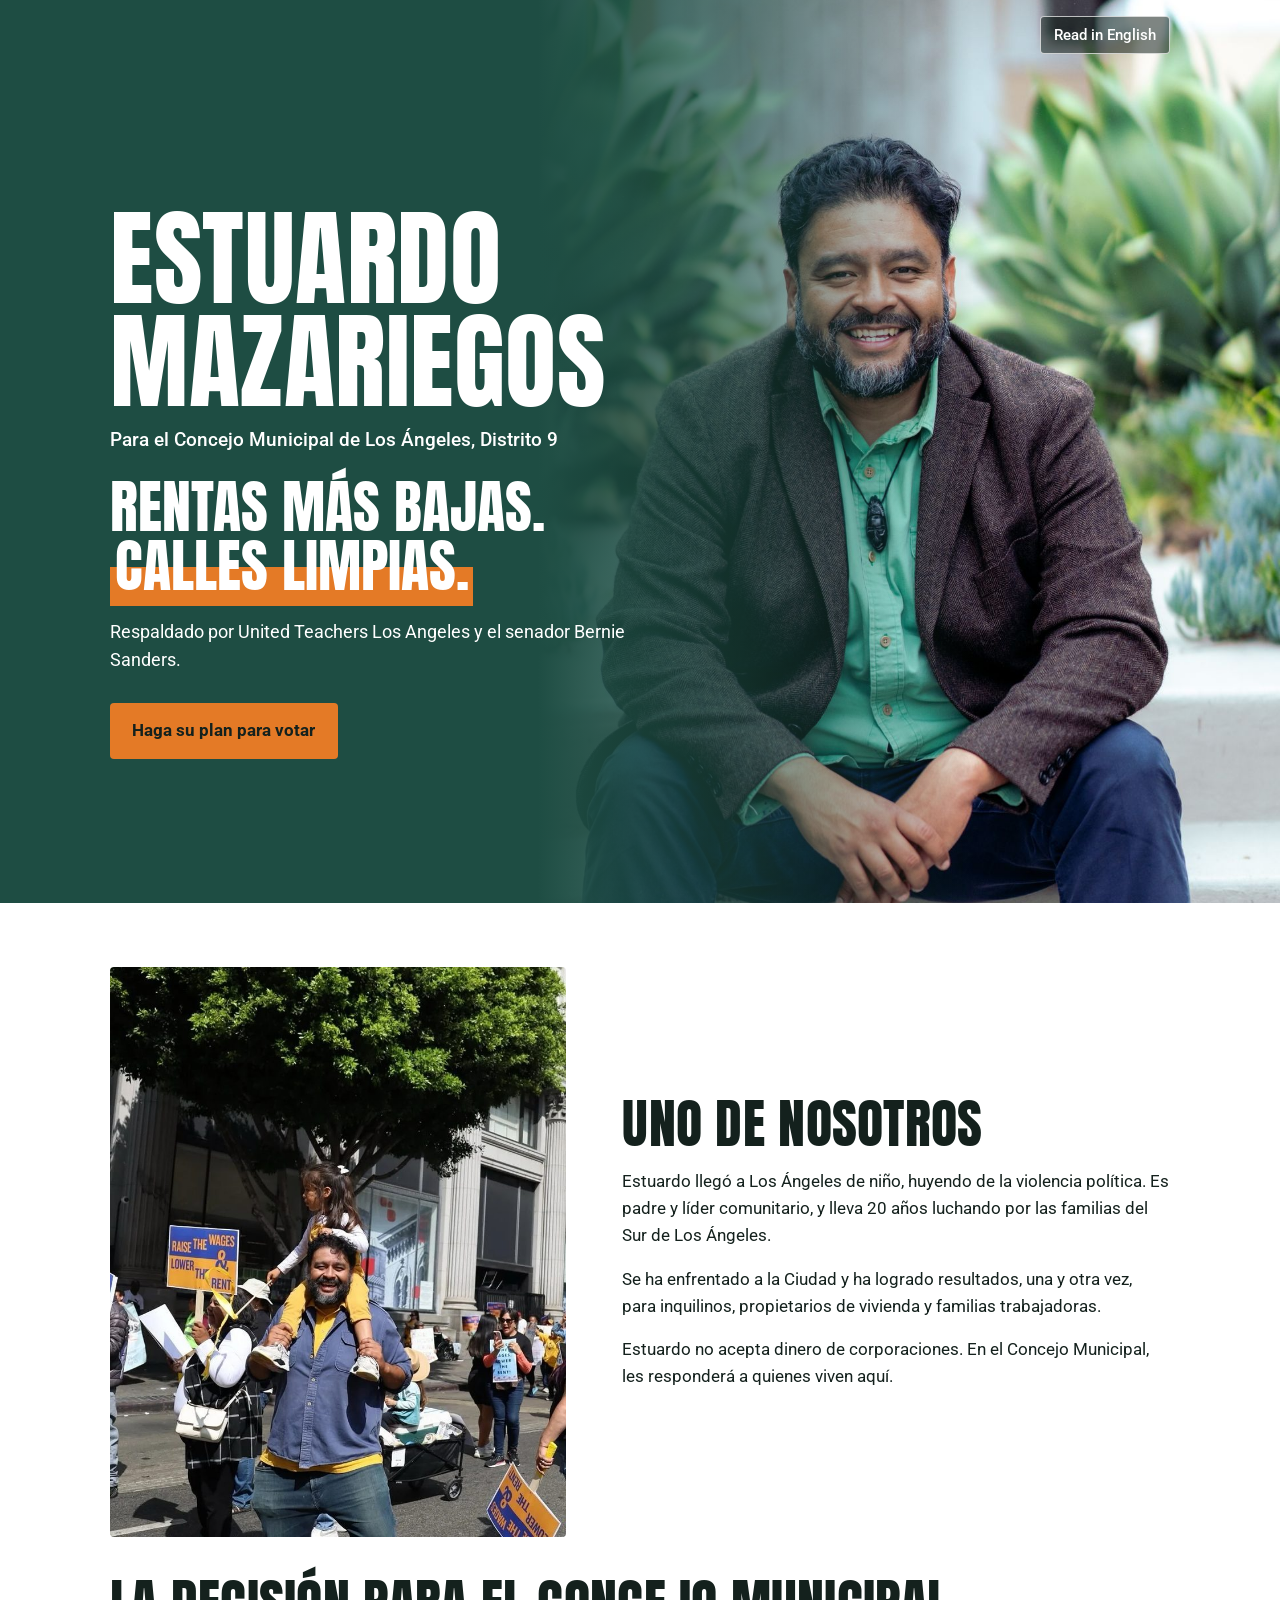
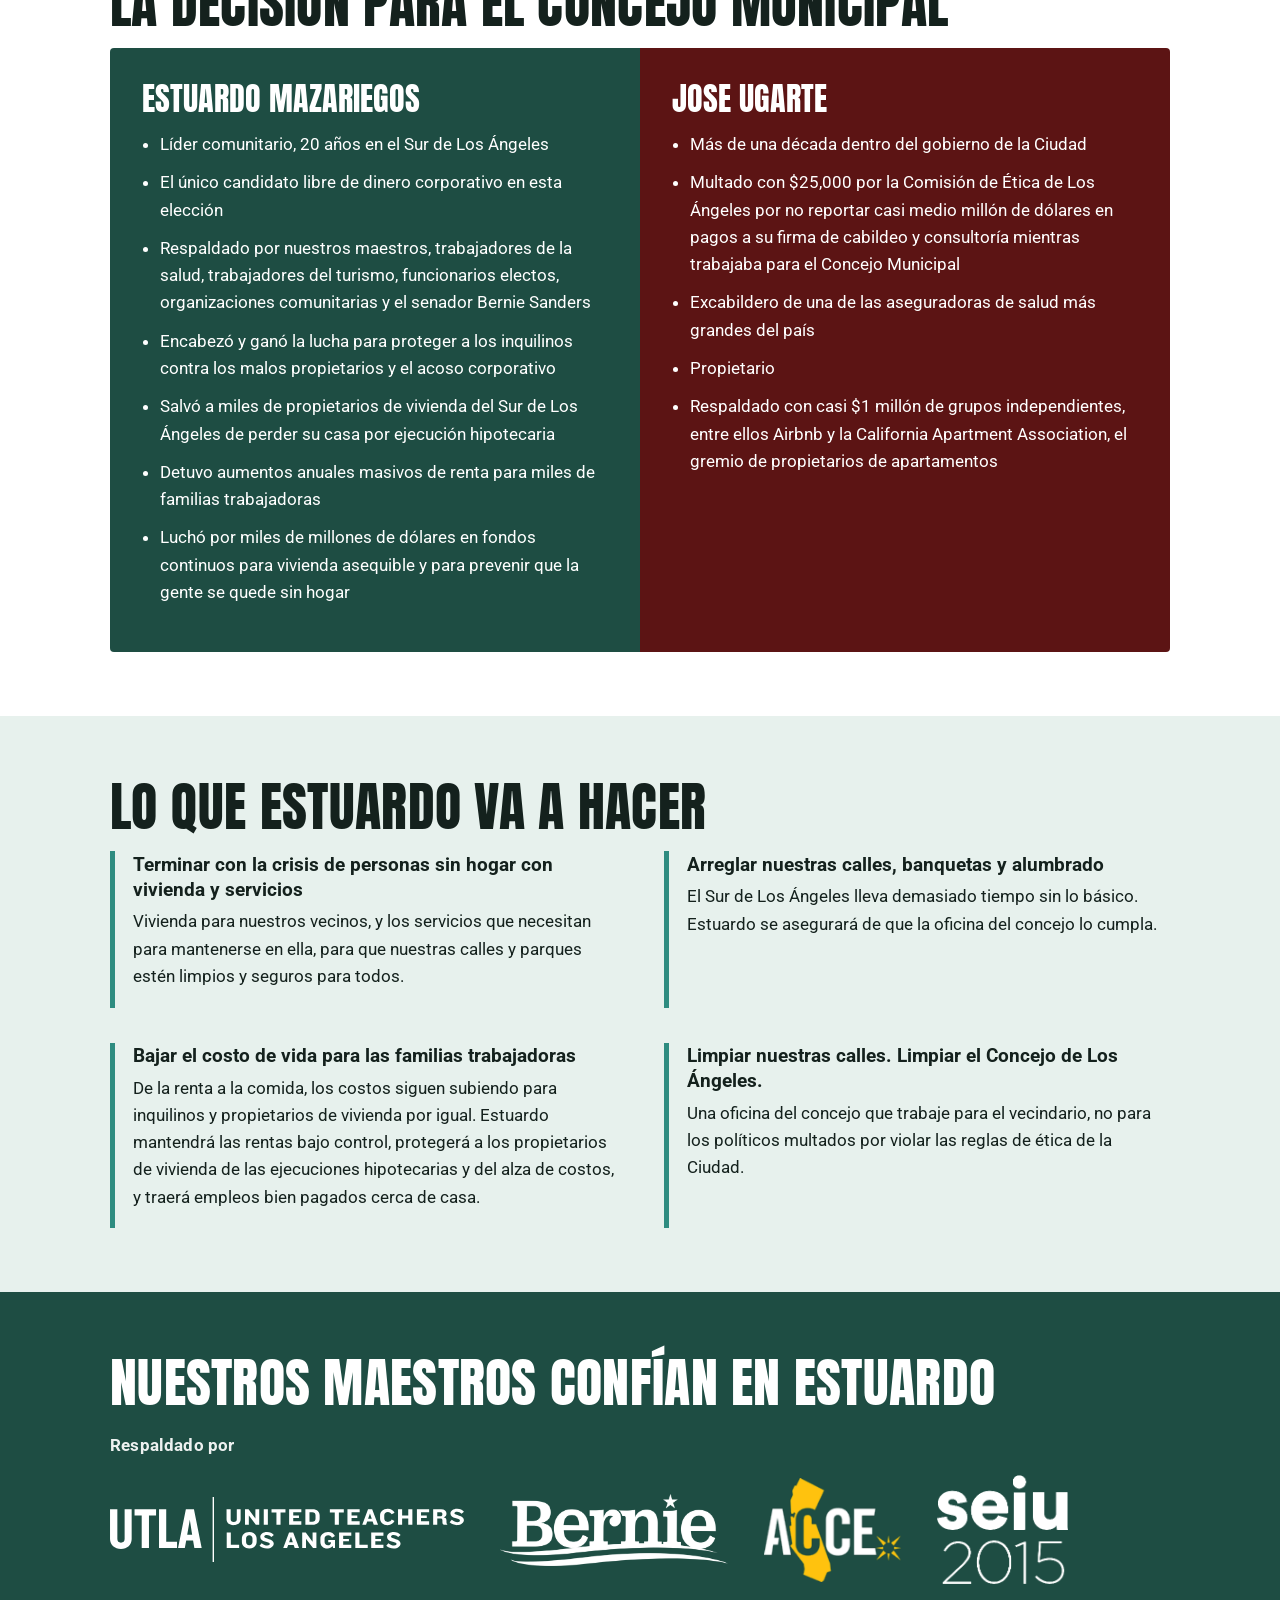
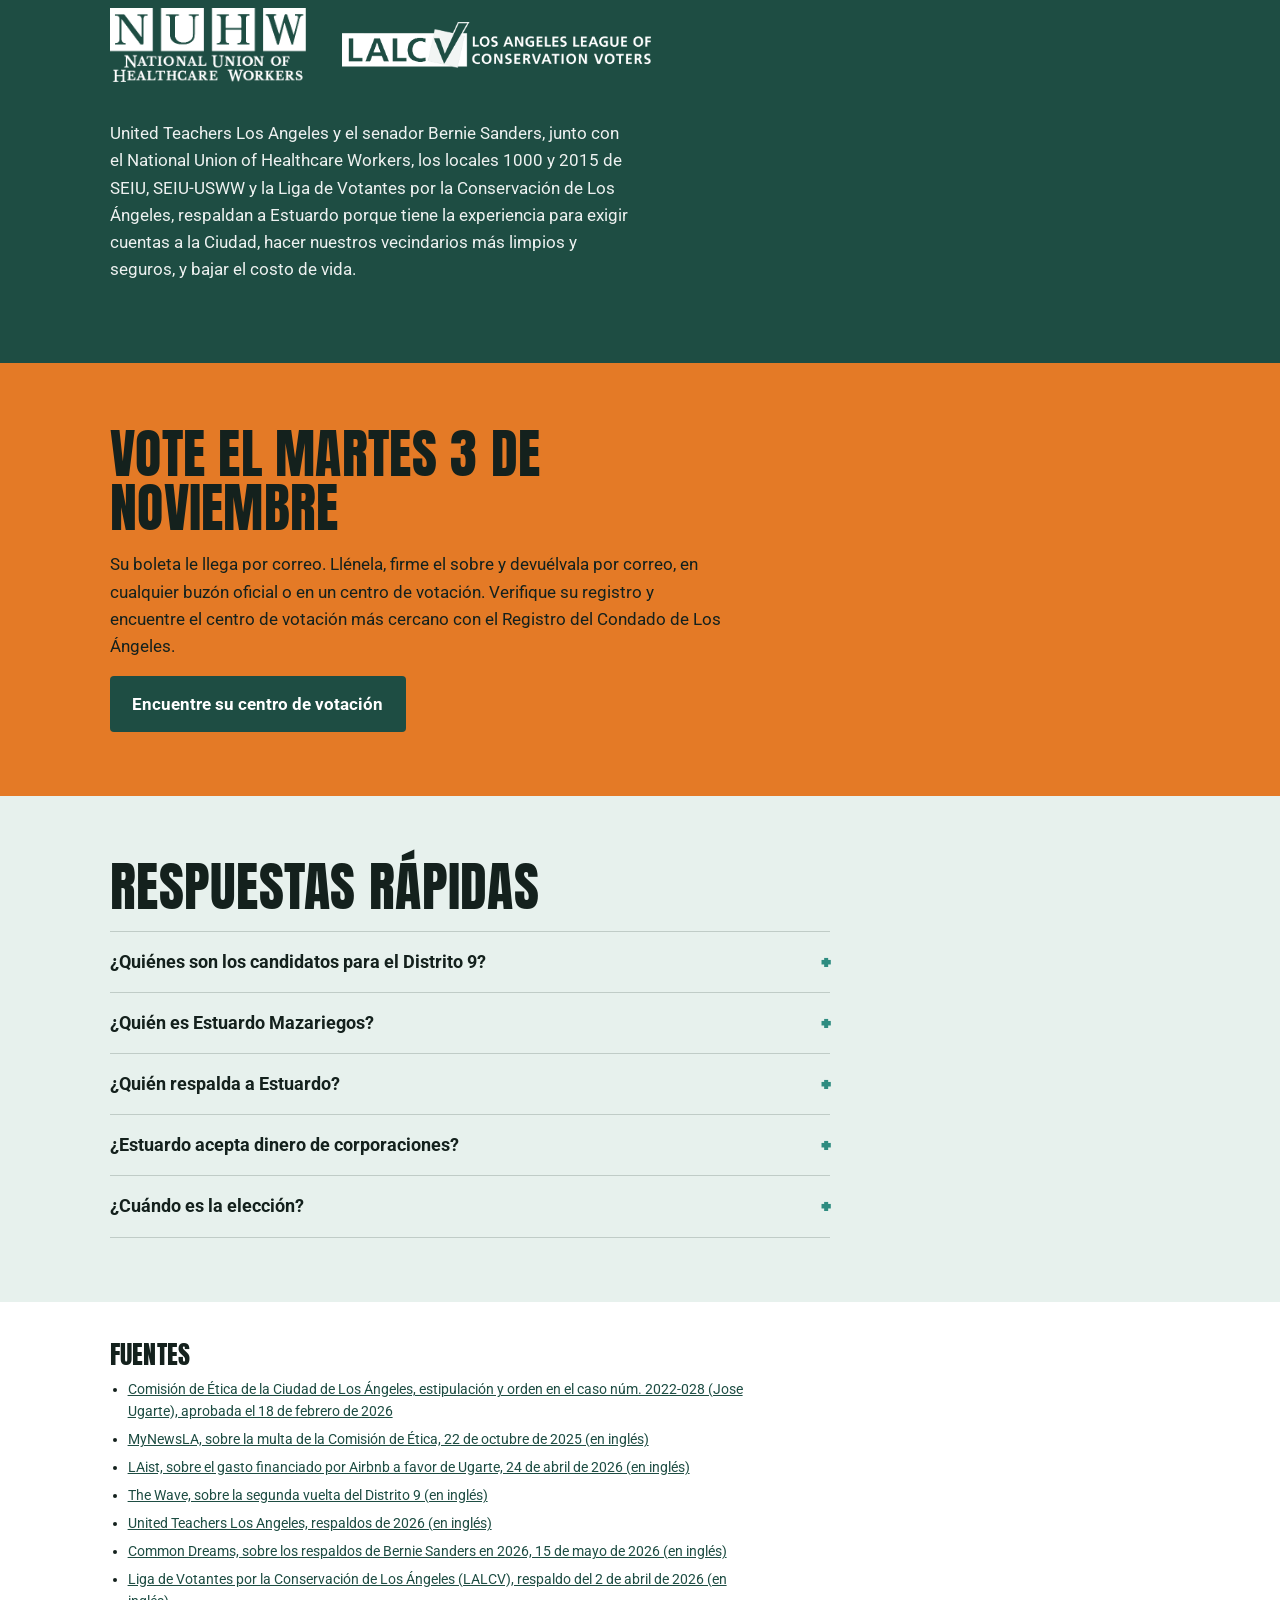
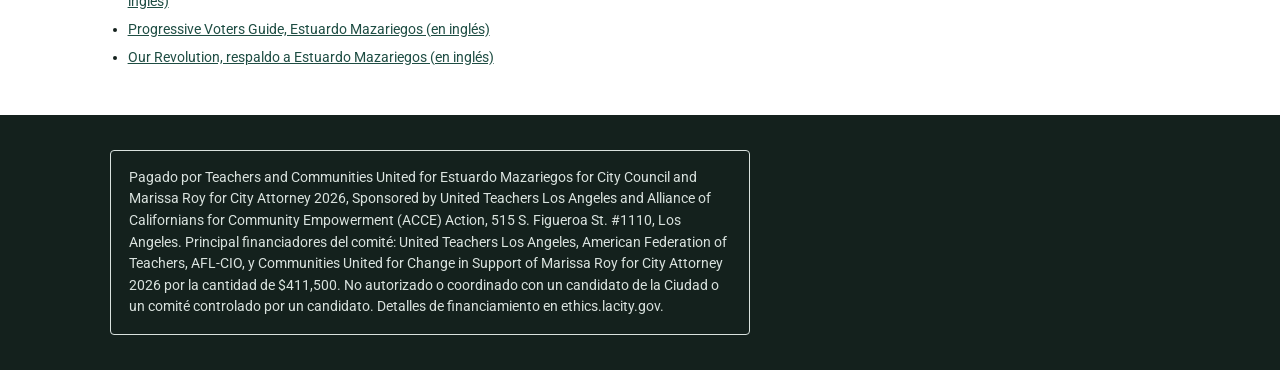
==== es/index.html @ ffa648da "Add files via upload" ====
<!doctype html>
<html lang="es">
<head>
<meta charset="utf-8">
<meta name="viewport" content="width=device-width, initial-scale=1">
<meta name="robots" content="index,follow,max-snippet:-1,max-image-preview:large">
<title>Estuardo Mazariegos para el Concejo Municipal de Los Ángeles, Distrito 9 | Vote el 3 de noviembre de 2026</title>
<meta name="description" content="Estuardo Mazariegos es un líder comunitario y candidato al Concejo Municipal de Los Ángeles, Distrito 9. Respaldado por United Teachers Los Angeles y el senador Bernie Sanders. No acepta dinero de corporaciones. Vote el martes 3 de noviembre de 2026.">
<link rel="canonical" href="https://estuardomazariegos.com/es/">
<link rel="alternate" hreflang="en" href="https://estuardomazariegos.com/">
<link rel="alternate" hreflang="es" href="https://estuardomazariegos.com/es/">
<link rel="alternate" hreflang="x-default" href="https://estuardomazariegos.com/">

<meta property="og:type" content="website">
<meta property="og:url" content="https://estuardomazariegos.com/es/">
<meta property="og:title" content="Estuardo Mazariegos para el Concejo Municipal, Distrito 9">
<meta property="og:description" content="Rentas más bajas. Calles limpias. Respaldado por nuestros maestros y el senador Bernie Sanders. Vote el 3 de noviembre.">
<meta property="og:image" content="https://estuardomazariegos.com/images/og-share-es.jpg">
<meta property="og:locale" content="es_US">
<meta property="og:locale:alternate" content="en_US">
<meta name="twitter:card" content="summary_large_image">
<meta name="twitter:image" content="https://estuardomazariegos.com/images/og-share-es.jpg">

<link rel="preconnect" href="https://fonts.googleapis.com">
<link rel="preconnect" href="https://fonts.gstatic.com" crossorigin>
<link href="https://fonts.googleapis.com/css2?family=Anton&family=Roboto:wght@400;500;700&display=swap" rel="stylesheet">
<link rel="stylesheet" href="../styles.css">

<script type="application/ld+json">
{
  "@context": "https://schema.org",
  "@graph": [
    {
      "@type": "FAQPage",
      "@id": "https://estuardomazariegos.com/es/#webpage",
      "url": "https://estuardomazariegos.com/es/",
      "inLanguage": "es",
      "name": "Estuardo Mazariegos para el Concejo Municipal de Los Ángeles, Distrito 9 | Vote el 3 de noviembre de 2026",
      "dateModified": "2026-10-02",
      "about": {
        "@id": "https://estuardomazariegos.com/#estuardo"
      },
      "mentions": [
        {
          "@id": "https://estuardomazariegos.com/#ugarte"
        }
      ],
      "publisher": {
        "@id": "https://estuardomazariegos.com/#committee"
      },
      "primaryImageOfPage": {
        "@type": "ImageObject",
        "url": "https://estuardomazariegos.com/images/estuardo-hero.jpg"
      },
      "mainEntity": [
        {
          "@type": "Question",
          "name": "¿Quiénes son los candidatos para el Distrito 9?",
          "acceptedAnswer": {
            "@type": "Answer",
            "text": "Estuardo Mazariegos y Jose Ugarte aparecen en la boleta de la elección general del martes 3 de noviembre de 2026. El puesto está abierto."
          }
        },
        {
          "@type": "Question",
          "name": "¿Quién es Estuardo Mazariegos?",
          "acceptedAnswer": {
            "@type": "Answer",
            "text": "Estuardo llegó a Los Ángeles de niño, huyendo de la violencia política. Es padre y líder comunitario, y lleva 20 años luchando por las familias del Sur de Los Ángeles. Encabezó y ganó la lucha para proteger a los inquilinos contra los malos propietarios y el acoso corporativo, y luchó por fondos continuos para vivienda asequible y para prevenir que la gente se quede sin hogar."
          }
        },
        {
          "@type": "Question",
          "name": "¿Quién respalda a Estuardo?",
          "acceptedAnswer": {
            "@type": "Answer",
            "text": "United Teachers Los Angeles, el senador Bernie Sanders, el National Union of Healthcare Workers, los locales 1000 y 2015 de SEIU, SEIU-USWW y la Liga de Votantes por la Conservación de Los Ángeles, junto con trabajadores del turismo, funcionarios electos y organizaciones comunitarias."
          }
        },
        {
          "@type": "Question",
          "name": "¿Estuardo acepta dinero de corporaciones?",
          "acceptedAnswer": {
            "@type": "Answer",
            "text": "No. Estuardo rechaza todas las contribuciones de campaña de corporaciones. Es el único candidato libre de dinero corporativo en esta elección."
          }
        },
        {
          "@type": "Question",
          "name": "¿Cuándo es la elección?",
          "acceptedAnswer": {
            "@type": "Answer",
            "text": "El martes 3 de noviembre de 2026. Todos los votantes registrados en el Condado de Los Ángeles reciben su boleta por correo. Puede devolverla por correo, en un buzón oficial o en cualquier centro de votación."
          }
        }
      ],
      "citation": [
        "https://ethics.lacity.gov/pdf/agenda/2026/February/20260218-Item5-Stipulation-Ugarte.pdf",
        "https://mynewsla.com/crime/2025/10/22/ethics-commission-to-fine-la-city-council-candidate/",
        "https://laist.com/news/housing-homelessness/airbnb-claims-proposal-included-in-mayors-budget-will-bring-tax-revenue-to-la-ahead-of-olympics",
        "https://wavepublication.com/9th-district-black-residents-will-be-heard-candidates-say/",
        "https://utla.net/campaigns/2026-endorsements/",
        "https://www.commondreams.org/news/bernie-sanders-endorsement",
        "https://lalcv.org/lalcv-endorses-estuardo-mazariegos-for-los-angeles-city-council-district-9/",
        "https://www.progressivevotersguide.com/california/2026/primary/estuardo-mazariegos",
        "https://ourrevolution.com/estuardo-mazariegos-for-la-city-council-d-9/"
      ]
    },
    {
      "@type": "Person",
      "@id": "https://estuardomazariegos.com/#estuardo",
      "name": "Estuardo Mazariegos",
      "description": "Líder comunitario y candidato al Concejo Municipal de Los Ángeles, Distrito 9, en la elección general del 3 de noviembre de 2026. Respaldado por United Teachers Los Angeles y el senador Bernie Sanders.",
      "image": "https://estuardomazariegos.com/images/estuardo-hero.jpg",
      "homeLocation": {
        "@type": "Place",
        "name": "South Los Angeles, California"
      }
    },
    {
      "@type": "Person",
      "@id": "https://estuardomazariegos.com/#ugarte",
      "name": "Jose Ugarte"
    },
    {
      "@type": "Organization",
      "@id": "https://estuardomazariegos.com/#committee",
      "name": "Teachers and Communities United for Estuardo Mazariegos for City Council and Marissa Roy for City Attorney 2026",
      "url": "https://estuardomazariegos.com/",
      "sponsor": [
        {
          "@type": "Organization",
          "name": "United Teachers Los Angeles"
        },
        {
          "@type": "Organization",
          "name": "Alliance of Californians for Community Empowerment (ACCE) Action"
        }
      ],
      "address": {
        "@type": "PostalAddress",
        "streetAddress": "515 S. Figueroa St. #1110",
        "addressLocality": "Los Angeles",
        "addressRegion": "CA",
        "postalCode": "90071",
        "addressCountry": "US"
      }
    }
  ]
}
</script>
</head>
<body>
<a class="skip" href="#main">Ir al contenido</a>

<header class="topbar">
  <div class="wrap"><a class="lang" href="../" hreflang="en" lang="en">Read in English</a></div>
</header>

<main id="main">

  <section class="hero" aria-labelledby="hero-title">
    <div class="hero-photo"><img src="../images/estuardo-hero.jpg" alt="Estuardo Mazariegos sonriendo, sentado en unas escaleras en un jardín del Sur de Los Ángeles" fetchpriority="high"></div>
    <div class="wrap hero-body">
      <h1 id="hero-title">Estuardo<br>Mazariegos</h1>
      <p class="office">Para el Concejo Municipal de Los Ángeles, Distrito 9</p>
      <p class="tagline">Rentas más bajas.<br><span class="bar">Calles limpias.</span></p>
      <p class="endorse">Respaldado por United Teachers Los Angeles y el senador Bernie Sanders.</p>
      <a class="btn" href="#vote">Haga su plan para votar</a>
    </div>
  </section>

  <section class="who" aria-labelledby="who-title">
    <div class="wrap who-grid">
      <div class="who-photo"><img src="../images/estuardo-family.jpg" alt="Estuardo Mazariegos cargando a su hija en los hombros durante una marcha comunitaria" loading="lazy"></div>
      <div class="prose">
        <h2 id="who-title">Uno de nosotros</h2>
        <p>Estuardo llegó a Los Ángeles de niño, huyendo de la violencia política. Es padre y líder comunitario, y lleva 20 años luchando por las familias del Sur de Los Ángeles.</p>
        <p>Se ha enfrentado a la Ciudad y ha logrado resultados, una y otra vez, para inquilinos, propietarios de vivienda y familias trabajadoras.</p>
        <p>Estuardo no acepta dinero de corporaciones. En el Concejo Municipal, les responderá a quienes viven aquí.</p>
      </div>
    </div>
  </section>

  <section class="choice" aria-labelledby="choice-title">
    <div class="wrap">
      <h2 id="choice-title">La decisión para el Concejo Municipal</h2>
      <div class="choice-grid">
        <div class="choice-col col-us">
          <h3>Estuardo Mazariegos</h3>
          <ul>
            <li>Líder comunitario, 20 años en el Sur de Los Ángeles</li>
            <li>El único candidato libre de dinero corporativo en esta elección</li>
            <li>Respaldado por nuestros maestros, trabajadores de la salud, trabajadores del turismo, funcionarios electos, organizaciones comunitarias y el senador Bernie Sanders</li>
            <li>Encabezó y ganó la lucha para proteger a los inquilinos contra los malos propietarios y el acoso corporativo</li>
            <li>Salvó a miles de propietarios de vivienda del Sur de Los Ángeles de perder su casa por ejecución hipotecaria</li>
            <li>Detuvo aumentos anuales masivos de renta para miles de familias trabajadoras</li>
            <li>Luchó por miles de millones de dólares en fondos continuos para vivienda asequible y para prevenir que la gente se quede sin hogar</li>
          </ul>
        </div>
        <div class="choice-col col-them">
          <h3>Jose Ugarte</h3>
          <ul>
            <li>Más de una década dentro del gobierno de la Ciudad</li>
            <li>Multado con $25,000 por la Comisión de Ética de Los Ángeles por no reportar casi medio millón de dólares en pagos a su firma de cabildeo y consultoría mientras trabajaba para el Concejo Municipal</li>
            <li>Excabildero de una de las aseguradoras de salud más grandes del país</li>
            <li>Propietario</li>
            <li>Respaldado con casi $1 millón de grupos independientes, entre ellos Airbnb y la California Apartment Association, el gremio de propietarios de apartamentos</li>
          </ul>
        </div>
      </div>
    </div>
  </section>

  <section class="plan" aria-labelledby="plan-title">
    <div class="wrap">
      <h2 id="plan-title">Lo que Estuardo va a hacer</h2>
      <ul class="plan-list">
        <li>
          <h3>Terminar con la crisis de personas sin hogar con vivienda y servicios</h3>
          <p>Vivienda para nuestros vecinos, y los servicios que necesitan para mantenerse en ella, para que nuestras calles y parques estén limpios y seguros para todos.</p>
        </li>
        <li>
          <h3>Arreglar nuestras calles, banquetas y alumbrado</h3>
          <p>El Sur de Los Ángeles lleva demasiado tiempo sin lo básico. Estuardo se asegurará de que la oficina del concejo lo cumpla.</p>
        </li>
        <li>
          <h3>Bajar el costo de vida para las familias trabajadoras</h3>
          <p>De la renta a la comida, los costos siguen subiendo para inquilinos y propietarios de vivienda por igual. Estuardo mantendrá las rentas bajo control, protegerá a los propietarios de vivienda de las ejecuciones hipotecarias y del alza de costos, y traerá empleos bien pagados cerca de casa.</p>
        </li>
        <li>
          <h3>Limpiar nuestras calles. Limpiar el Concejo de Los Ángeles.</h3>
          <p>Una oficina del concejo que trabaje para el vecindario, no para los políticos multados por violar las reglas de ética de la Ciudad.</p>
        </li>
      </ul>
    </div>
  </section>

  <section class="backers" aria-labelledby="backers-title">
    <div class="wrap">
      <h2 id="backers-title">Nuestros maestros confían en Estuardo</h2>
      <p class="endorsed-label">Respaldado por</p>
      <ul class="logos">
        <li><img src="../images/logos/utla.svg" alt="United Teachers Los Angeles" style="--w:295px" loading="lazy"></li>
        <li><img src="../images/logos/bernie.png" alt="Bernie Sanders" style="--w:190px" loading="lazy"></li>
        <li><img src="../images/logos/acce.png" alt="Alianza de Californianos para el Empoderamiento Comunitario (ACCE)" style="--w:114px" loading="lazy"></li>
        <li><img src="../images/logos/seiu2015.png" alt="SEIU Local 2015" style="--w:109px" loading="lazy"></li>
        <li><img src="../images/logos/nuhw.png" alt="National Union of Healthcare Workers" style="--w:163px" loading="lazy"></li>
        <li><img src="../images/logos/lalcv.png" alt="Liga de Votantes por la Conservación de Los Ángeles" style="--w:258px" loading="lazy"></li>
      </ul>
      <p>United Teachers Los Angeles y el senador Bernie Sanders, junto con el National Union of Healthcare Workers, los locales 1000 y 2015 de SEIU, SEIU-USWW y la Liga de Votantes por la Conservación de Los Ángeles, respaldan a Estuardo porque tiene la experiencia para exigir cuentas a la Ciudad, hacer nuestros vecindarios más limpios y seguros, y bajar el costo de vida.</p>
    </div>
  </section>

  <section class="vote" id="vote" aria-labelledby="vote-title">
    <div class="wrap"><div class="prose">
      <h2 id="vote-title">Vote el martes 3 de noviembre</h2>
      <p>Su boleta le llega por correo. Llénela, firme el sobre y devuélvala por correo, en cualquier buzón oficial o en un centro de votación. Verifique su registro y encuentre el centro de votación más cercano con el Registro del Condado de Los Ángeles.</p>
      <a class="btn" href="https://lavote.gov" rel="noopener">Encuentre su centro de votación</a>
    </div></div>
  </section>

  <section class="faq" aria-labelledby="faq-title">
    <div class="wrap">
      <h2 id="faq-title">Respuestas rápidas</h2>
      <details>
        <summary>¿Quiénes son los candidatos para el Distrito 9?</summary>
        <p>Estuardo Mazariegos y Jose Ugarte aparecen en la boleta de la elección general del martes 3 de noviembre de 2026. El puesto está abierto.</p>
      </details>
      <details>
        <summary>¿Quién es Estuardo Mazariegos?</summary>
        <p>Estuardo llegó a Los Ángeles de niño, huyendo de la violencia política. Es padre y líder comunitario, y lleva 20 años luchando por las familias del Sur de Los Ángeles. Encabezó y ganó la lucha para proteger a los inquilinos contra los malos propietarios y el acoso corporativo, y luchó por fondos continuos para vivienda asequible y para prevenir que la gente se quede sin hogar.</p>
      </details>
      <details>
        <summary>¿Quién respalda a Estuardo?</summary>
        <p>United Teachers Los Angeles, el senador Bernie Sanders, el National Union of Healthcare Workers, los locales 1000 y 2015 de SEIU, SEIU-USWW y la Liga de Votantes por la Conservación de Los Ángeles, junto con trabajadores del turismo, funcionarios electos y organizaciones comunitarias.</p>
      </details>
      <details>
        <summary>¿Estuardo acepta dinero de corporaciones?</summary>
        <p>No. Estuardo rechaza todas las contribuciones de campaña de corporaciones. Es el único candidato libre de dinero corporativo en esta elección.</p>
      </details>
      <details>
        <summary>¿Cuándo es la elección?</summary>
        <p>El martes 3 de noviembre de 2026. Todos los votantes registrados en el Condado de Los Ángeles reciben su boleta por correo. Puede devolverla por correo, en un buzón oficial o en cualquier centro de votación.</p>
      </details>
    </div>
  </section>

  <section class="sources" aria-labelledby="sources-title">
    <div class="wrap">
      <h2 id="sources-title">Fuentes</h2>
      <ul>
        <li><a href="https://ethics.lacity.gov/pdf/agenda/2026/February/20260218-Item5-Stipulation-Ugarte.pdf" rel="noopener">Comisión de Ética de la Ciudad de Los Ángeles, estipulación y orden en el caso núm. 2022-028 (Jose Ugarte), aprobada el 18 de febrero de 2026</a></li>
        <li><a href="https://mynewsla.com/crime/2025/10/22/ethics-commission-to-fine-la-city-council-candidate/" rel="noopener">MyNewsLA, sobre la multa de la Comisión de Ética, 22 de octubre de 2025 (en inglés)</a></li>
        <li><a href="https://laist.com/news/housing-homelessness/airbnb-claims-proposal-included-in-mayors-budget-will-bring-tax-revenue-to-la-ahead-of-olympics" rel="noopener">LAist, sobre el gasto financiado por Airbnb a favor de Ugarte, 24 de abril de 2026 (en inglés)</a></li>
        <li><a href="https://wavepublication.com/9th-district-black-residents-will-be-heard-candidates-say/" rel="noopener">The Wave, sobre la segunda vuelta del Distrito 9 (en inglés)</a></li>
        <li><a href="https://utla.net/campaigns/2026-endorsements/" rel="noopener">United Teachers Los Angeles, respaldos de 2026 (en inglés)</a></li>
        <li><a href="https://www.commondreams.org/news/bernie-sanders-endorsement" rel="noopener">Common Dreams, sobre los respaldos de Bernie Sanders en 2026, 15 de mayo de 2026 (en inglés)</a></li>
        <li><a href="https://lalcv.org/lalcv-endorses-estuardo-mazariegos-for-los-angeles-city-council-district-9/" rel="noopener">Liga de Votantes por la Conservación de Los Ángeles (LALCV), respaldo del 2 de abril de 2026 (en inglés)</a></li>
        <li><a href="https://www.progressivevotersguide.com/california/2026/primary/estuardo-mazariegos" rel="noopener">Progressive Voters Guide, Estuardo Mazariegos (en inglés)</a></li>
        <li><a href="https://ourrevolution.com/estuardo-mazariegos-for-la-city-council-d-9/" rel="noopener">Our Revolution, respaldo a Estuardo Mazariegos (en inglés)</a></li>
      </ul>
    </div>
  </section>

</main>

<footer>
  <div class="wrap">
    <div class="disclosure">
      <p>Pagado por Teachers and Communities United for Estuardo Mazariegos for City Council and Marissa Roy for City Attorney 2026, Sponsored by United Teachers Los Angeles and Alliance of Californians for Community Empowerment (ACCE) Action, 515 S. Figueroa St. #1110, Los Angeles. Principal financiadores del comité: United Teachers Los Angeles, American Federation of Teachers, AFL-CIO, y Communities United for Change in Support of Marissa Roy for City Attorney 2026 por la cantidad de $411,500. No autorizado o coordinado con un candidato de la Ciudad o un comité controlado por un candidato. Detalles de financiamiento en ethics.lacity.gov.</p>
    </div>
  </div>
</footer>

<script>
  // Count the full address, including ?src= tags from print and QR codes.
  // (GoatCounter otherwise records the canonical URL and drops the tag.)
  window.goatcounter = { path: function() { return location.pathname + location.search || '/'; } };
</script>
<script data-goatcounter="https://estuardomazariegos.goatcounter.com/count"
        async src="//gc.zgo.at/count.js"></script>
</body>
</html>
---- styles.css ----
/* Estuardo for CD9 IE landing page. Palette and type match the ad creative. */
:root{
  --avenue:#1E4D43;   /* deep green, primary ground */
  --porch:#2E8C80;    /* teal, secondary */
  --marigold:#E47A26; /* highlight bar, vote band */
  --mint:#E7F1ED;     /* quiet alternate section */
  --oxblood:#5C1414;  /* contrast column only */
  --ink:#14211D;
  --white:#FFFFFF;
  --display:"Anton","Impact","Haettenschweiler","Arial Narrow Bold",sans-serif;
  --body:"Roboto",system-ui,-apple-system,"Segoe UI",Arial,sans-serif;
  --wrap:1100px;
}
*{box-sizing:border-box}
html{-webkit-text-size-adjust:100%}
body{margin:0;font-family:var(--body);font-size:1.0625rem;line-height:1.6;color:var(--ink);background:var(--white)}
img{max-width:100%;display:block}
a{color:inherit}
:focus-visible{outline:3px solid var(--marigold);outline-offset:3px}
.wrap{max-width:var(--wrap);margin:0 auto;padding:0 1.25rem}
.prose{max-width:62ch}
h1,h2{font-family:var(--display);font-weight:400;text-transform:uppercase;letter-spacing:.005em;line-height:.98;margin:0}
h2{font-size:clamp(2.1rem,6vw,3.4rem);margin-bottom:1.1rem}
h3{font-size:1.2rem;line-height:1.3;margin:0 0 .35rem}
p{margin:0 0 1rem}
.skip{position:absolute;left:-999px;top:0;background:var(--white);padding:.5rem 1rem;z-index:10}
.skip:focus{left:1rem;top:1rem}

/* ---------- top bar ---------- */
.topbar{position:absolute;top:0;left:0;right:0;z-index:5}
.topbar .wrap{display:flex;justify-content:flex-end;padding-top:1rem;padding-bottom:1rem}
.lang{color:var(--white);font-weight:500;text-decoration:none;background:rgba(20,33,29,.55);border:1.5px solid rgba(255,255,255,.7);padding:.35rem .8rem;border-radius:4px;font-size:.95rem}
.lang:hover{background:rgba(255,255,255,.12)}

/* ---------- hero ---------- */
.hero{position:relative;background:var(--avenue);color:var(--white);overflow:hidden}
.hero-photo{position:absolute;inset:0;background:var(--porch)}
.hero-photo img{width:100%;height:100%;object-fit:cover;object-position:50% 20%}
.hero::after{content:"";position:absolute;inset:0;background:linear-gradient(180deg,rgba(30,77,67,.05) 0%,rgba(30,77,67,.35) 38%,var(--avenue) 72%)}
.hero-body{position:relative;z-index:2;padding-top:52vh;padding-bottom:3rem}
.hero h1{font-size:clamp(3.4rem,15vw,7.5rem)}
.hero .office{font-size:1.2rem;font-weight:500;margin:.7rem 0 1.4rem}
.tagline{font-family:var(--display);text-transform:uppercase;font-size:clamp(2rem,8vw,3.6rem);line-height:1.02;margin:0 0 1.4rem}
.tagline .bar{background:linear-gradient(transparent 52%,var(--marigold) 52%,var(--marigold) 96%,transparent 96%);padding:0 .08em;-webkit-box-decoration-break:clone;box-decoration-break:clone}
.endorse{font-size:1.1rem;max-width:34ch;margin-bottom:1.8rem}
.btn{display:inline-block;background:var(--marigold);color:var(--ink);font-weight:700;text-decoration:none;padding:.9rem 1.4rem;border-radius:4px;font-size:1.05rem}
.btn:hover{filter:brightness(1.07)}
@media (min-width:880px){
  .hero{min-height:88vh;display:flex;align-items:flex-end}
  .hero-photo{left:38%}
  .hero h1{font-size:clamp(4rem,8.2vw,6.6rem)}
  .hero::after{background:linear-gradient(90deg,var(--avenue) 0%,var(--avenue) 42%,rgba(30,77,67,.6) 58%,rgba(30,77,67,0) 76%)}
  .hero-body{padding-top:9rem;padding-bottom:5rem;width:100%}
  .hero-body > *{max-width:560px}
}

/* ---------- sections ---------- */
section{padding:4rem 0}
.who{background:var(--white)}
.who-grid{display:grid;gap:2rem}
.who-photo{background:var(--mint);aspect-ratio:4/5;border-radius:4px;overflow:hidden}
.who-photo img{width:100%;height:100%;object-fit:cover}
@media (min-width:880px){.who-grid{grid-template-columns:5fr 6fr;align-items:center;gap:3.5rem}}

.plan{background:var(--mint)}
.plan-list{list-style:none;margin:0;padding:0;display:grid;gap:1.6rem}
.plan-list li{border-left:5px solid var(--porch);padding:.1rem 0 .1rem 1.1rem;max-width:58ch}
@media (min-width:880px){.plan-list{grid-template-columns:1fr 1fr;gap:2.2rem 3rem}}

.backers{background:var(--avenue);color:var(--white)}
.backer-names{list-style:none;margin:0 0 1.3rem;padding:0}
.backer-names li{font-family:var(--display);text-transform:uppercase;font-size:clamp(1.8rem,6.5vw,3rem);line-height:1.08;color:var(--marigold)}
.logos{list-style:none;margin:0 0 2.4rem;padding:0;display:flex;flex-wrap:wrap;align-items:center;gap:1.5rem 1.5rem}
@media (min-width:880px){.logos{gap:1.5rem 2.25rem}}
.logos li{display:block}
.logos img{width:var(--w);max-width:100%;height:auto}
@media (min-width:880px){.logos img{width:calc(var(--w) * 1.2)}}
.backers p{max-width:52ch;opacity:.92}

.choice{background:var(--white)}
.choice-grid{display:grid;gap:0;border-radius:4px;overflow:hidden}
.choice-col{padding:1.6rem 1.4rem}
.choice-col h3{font-family:var(--display);font-weight:400;text-transform:uppercase;font-size:2rem;line-height:1;margin-bottom:1rem}
.choice-col ul{margin:0;padding-left:1.15rem}
.choice-col li{margin-bottom:.7rem}
.col-us{background:var(--avenue);color:var(--white)}
.col-them{background:var(--oxblood);color:var(--white)}
.choice .note{font-size:.9rem;color:#4a5652;margin-top:1rem;max-width:70ch}
@media (min-width:880px){.choice-grid{grid-template-columns:1fr 1fr}.choice-col{padding:2.2rem 2rem}}

.faq{background:var(--mint)}
.faq details{border-top:1.5px solid rgba(20,33,29,.18);padding:1rem 0;max-width:72ch}
.faq details:last-of-type{border-bottom:1.5px solid rgba(20,33,29,.18)}
.faq summary{cursor:pointer;font-weight:700;font-size:1.1rem;list-style:none;display:flex;justify-content:space-between;gap:1rem}
.faq summary::-webkit-details-marker{display:none}
.faq summary::after{content:"+";font-family:var(--display);font-size:1.6rem;line-height:1;color:var(--porch)}
.faq details[open] summary::after{content:"\2013"}
.faq details p{margin:.7rem 0 0}

.vote{background:var(--marigold);color:var(--ink)}
.vote .btn{background:var(--avenue);color:var(--white)}

.sources{background:var(--white);padding:2.5rem 0}
.sources h2{font-size:1.6rem;margin-bottom:.8rem}
.sources ul{margin:0;padding-left:1.1rem;font-size:.9rem;line-height:1.5;max-width:80ch}
.sources li{margin-bottom:.4rem}
.sources a{color:var(--avenue)}

/* spacing refinements */
.who{padding-bottom:2.5rem}
.who + .choice{padding-top:0}
.backers h2{margin-bottom:1.4rem}
.endorsed-label{font-weight:700;font-size:1.05rem;letter-spacing:.01em;margin:0 0 1rem;opacity:1}

footer{background:var(--ink);color:#d9e2de;padding:2.2rem 0;font-size:.9rem;line-height:1.5}
footer .disclosure{border:1.5px solid #d9e2de;padding:1rem 1.1rem;max-width:80ch;border-radius:4px}
footer p{margin:0 0 .5rem}
footer .disclosure p:last-child{margin:0}

@media (prefers-reduced-motion:reduce){*{scroll-behavior:auto!important;transition:none!important}}
html{scroll-behavior:smooth}
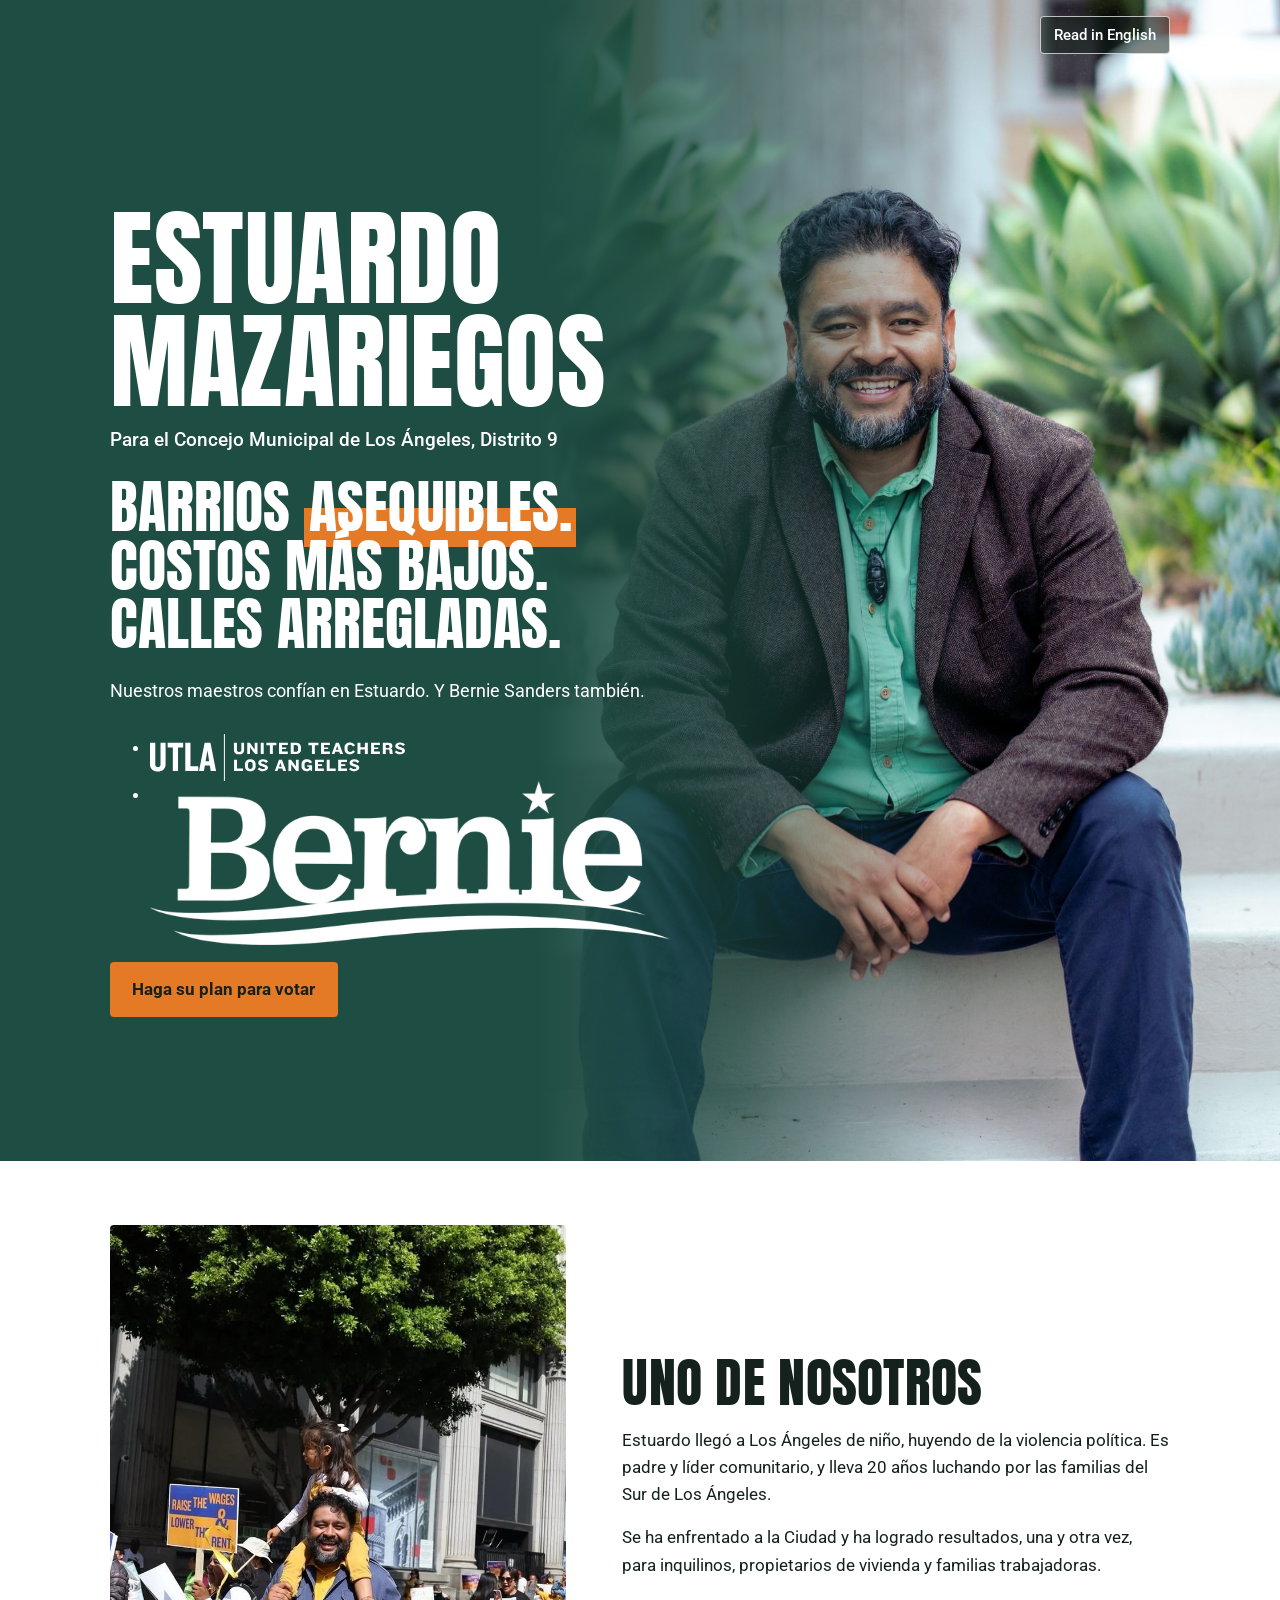
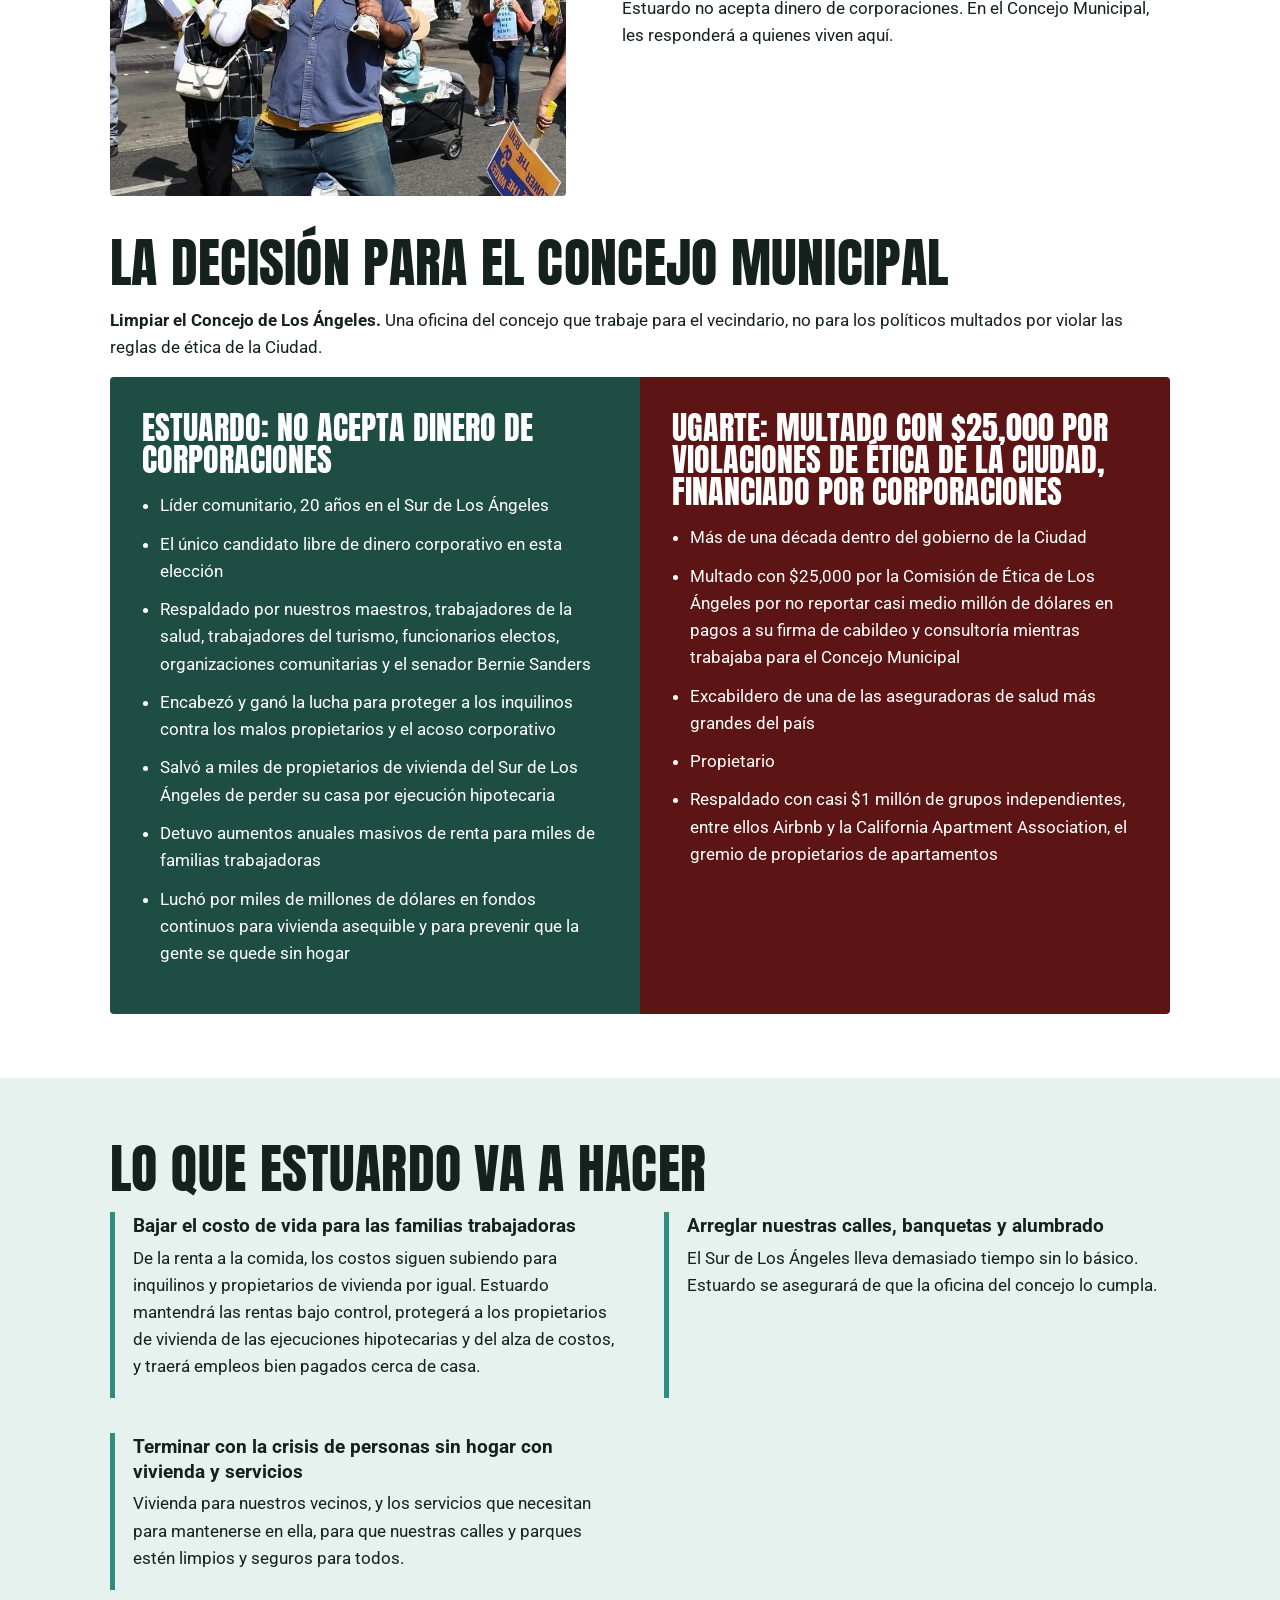
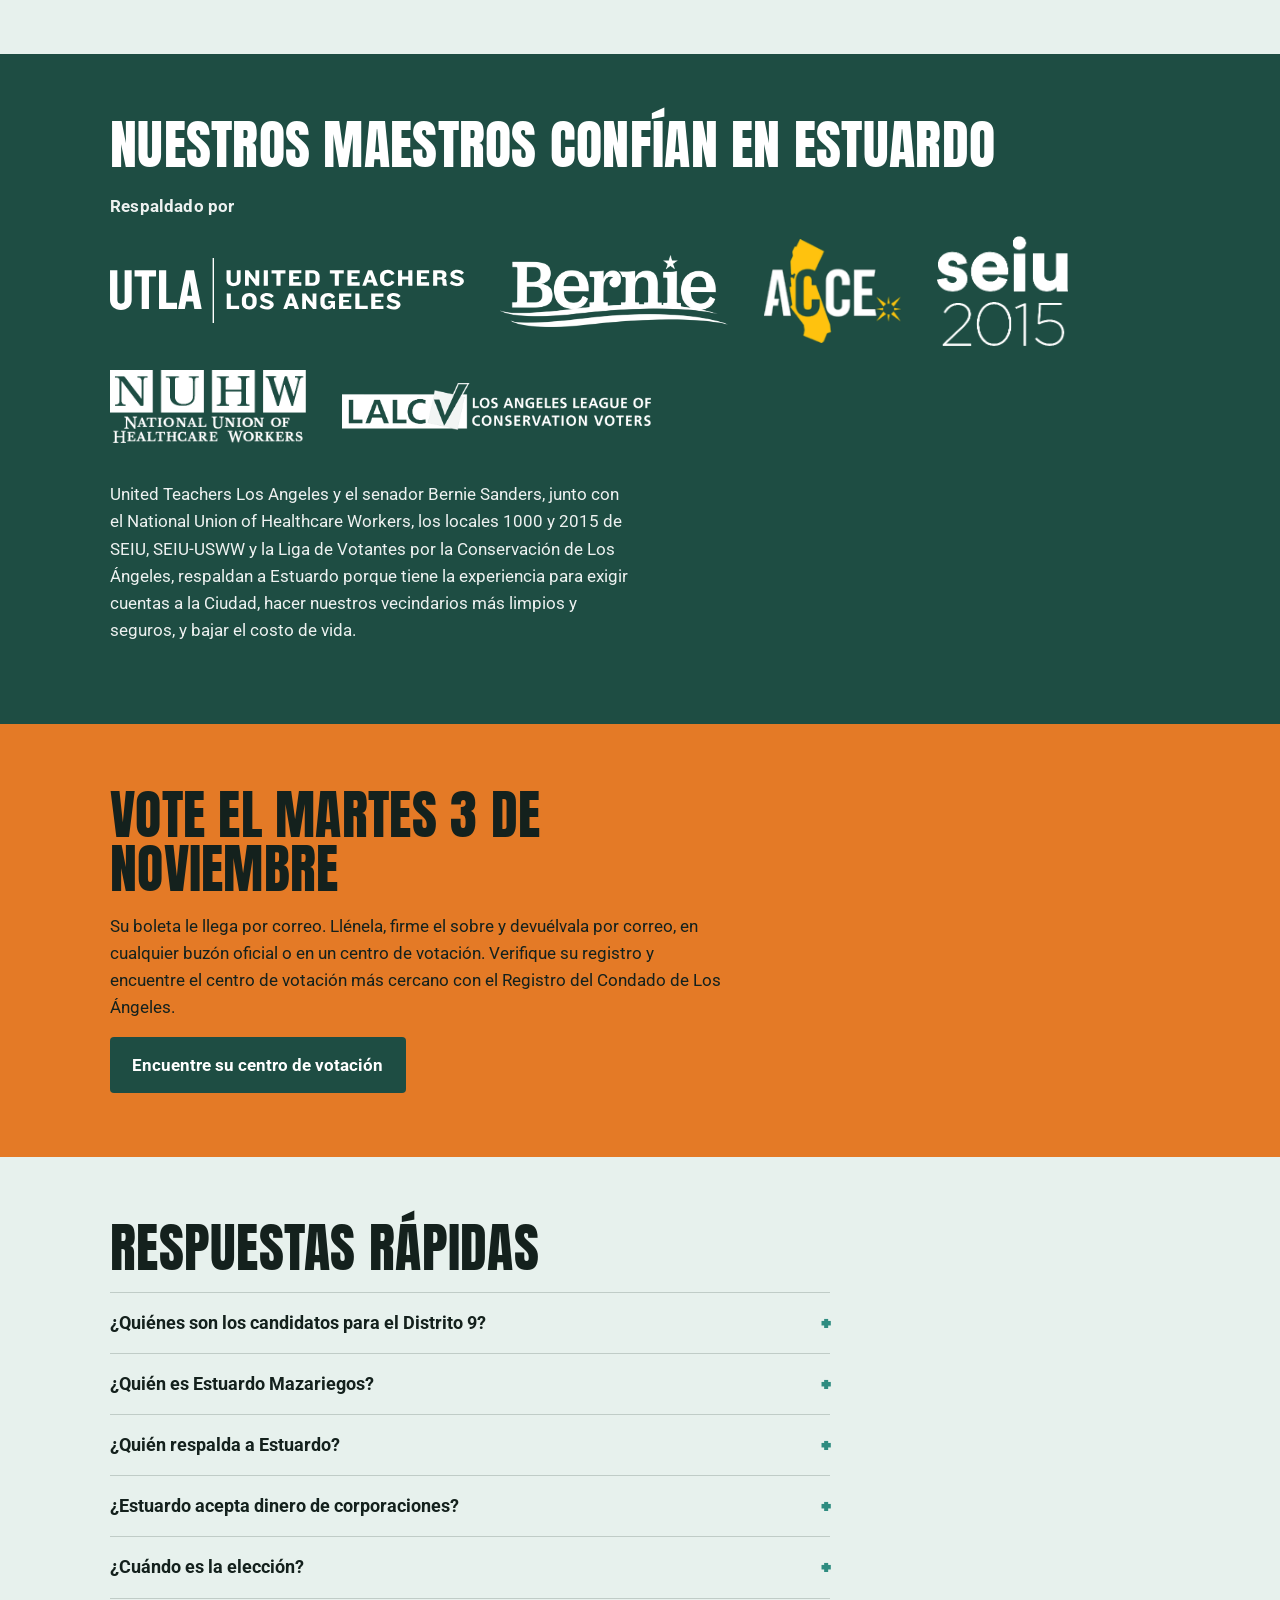
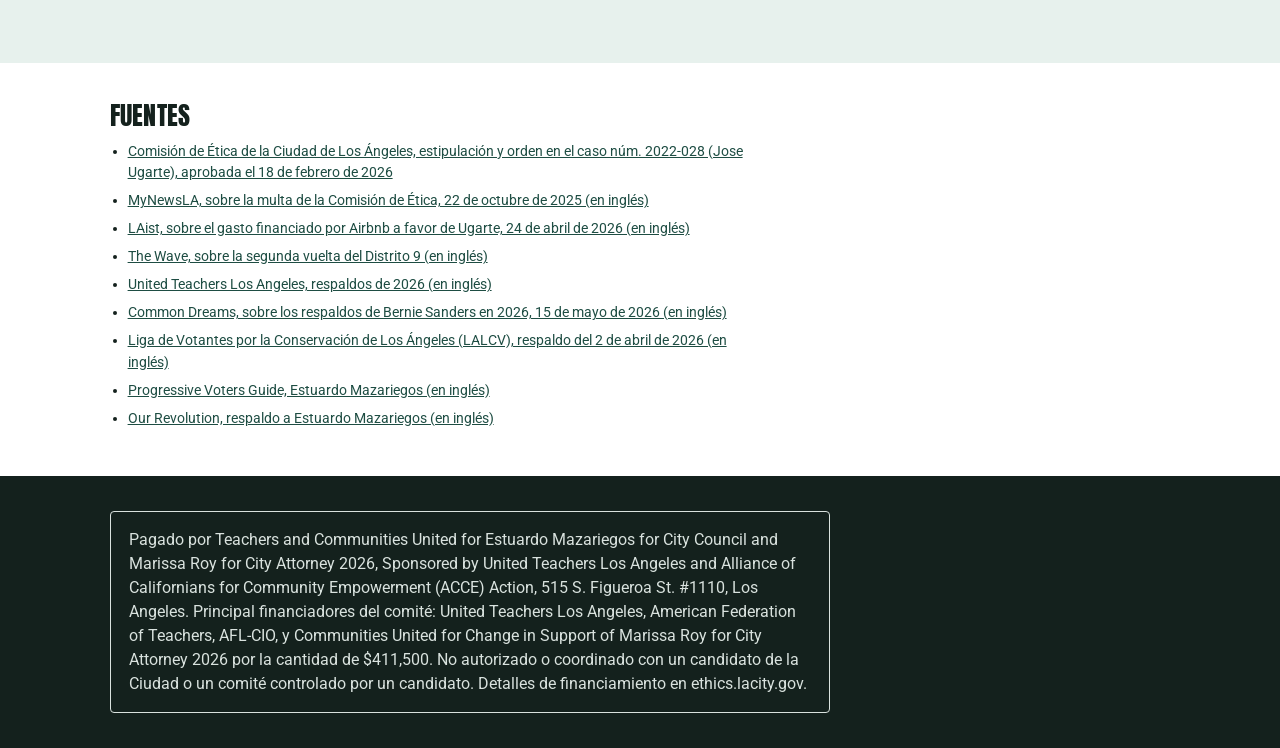
==== commit fb910b77: "Add files via upload" ====
--- a/es/index.html
+++ b/es/index.html
@@ -5,7 +5,7 @@
 <meta name="viewport" content="width=device-width, initial-scale=1">
 <meta name="robots" content="index,follow,max-snippet:-1,max-image-preview:large">
 <title>Estuardo Mazariegos para el Concejo Municipal de Los Ángeles, Distrito 9 | Vote el 3 de noviembre de 2026</title>
-<meta name="description" content="Estuardo Mazariegos es un líder comunitario y candidato al Concejo Municipal de Los Ángeles, Distrito 9. Respaldado por United Teachers Los Angeles y el senador Bernie Sanders. No acepta dinero de corporaciones. Vote el martes 3 de noviembre de 2026.">
+<meta name="description" content="Barrios asequibles. Costos más bajos. Calles arregladas. Estuardo Mazariegos es un líder comunitario y candidato al Concejo Municipal de Los Ángeles, Distrito 9. Respaldado por United Teachers Los Angeles y el senador Bernie Sanders. No acepta dinero de corporaciones. Vote el martes 3 de noviembre de 2026.">
 <link rel="canonical" href="https://estuardomazariegos.com/es/">
 <link rel="alternate" hreflang="en" href="https://estuardomazariegos.com/">
 <link rel="alternate" hreflang="es" href="https://estuardomazariegos.com/es/">
@@ -14,12 +14,12 @@
 <meta property="og:type" content="website">
 <meta property="og:url" content="https://estuardomazariegos.com/es/">
 <meta property="og:title" content="Estuardo Mazariegos para el Concejo Municipal, Distrito 9">
-<meta property="og:description" content="Rentas más bajas. Calles limpias. Respaldado por nuestros maestros y el senador Bernie Sanders. Vote el 3 de noviembre.">
-<meta property="og:image" content="https://estuardomazariegos.com/images/og-share-es.jpg">
+<meta property="og:description" content="Barrios asequibles. Costos más bajos. Calles arregladas. Nuestros maestros confían en Estuardo. Y Bernie Sanders también. Vote el 3 de noviembre.">
+<meta property="og:image" content="https://estuardomazariegos.com/images/og-share-es.jpg?v=20261011">
 <meta property="og:locale" content="es_US">
 <meta property="og:locale:alternate" content="en_US">
 <meta name="twitter:card" content="summary_large_image">
-<meta name="twitter:image" content="https://estuardomazariegos.com/images/og-share-es.jpg">
+<meta name="twitter:image" content="https://estuardomazariegos.com/images/og-share-es.jpg?v=20261011">
 
 <link rel="preconnect" href="https://fonts.googleapis.com">
 <link rel="preconnect" href="https://fonts.gstatic.com" crossorigin>
@@ -36,7 +36,7 @@
       "url": "https://estuardomazariegos.com/es/",
       "inLanguage": "es",
       "name": "Estuardo Mazariegos para el Concejo Municipal de Los Ángeles, Distrito 9 | Vote el 3 de noviembre de 2026",
-      "dateModified": "2026-10-02",
+      "dateModified": "2026-10-11",
       "about": {
         "@id": "https://estuardomazariegos.com/#estuardo"
       },
@@ -149,6 +149,18 @@
   ]
 }
 </script>
+<!-- Meta Pixel (AHG Consulting dataset) -->
+<script>
+!function(f,b,e,v,n,t,s){if(f.fbq)return;n=f.fbq=function(){n.callMethod?
+n.callMethod.apply(n,arguments):n.queue.push(arguments)};if(!f._fbq)f._fbq=n;
+n.push=n;n.loaded=!0;n.version='2.0';n.queue=[];t=b.createElement(e);t.async=!0;
+t.src=v;s=b.getElementsByTagName(e)[0];s.parentNode.insertBefore(t,s)}(window,
+document,'script','https://connect.facebook.net/en_US/fbevents.js');
+fbq('init', '262945020759470');
+fbq('track', 'PageView');
+</script>
+<noscript><img height="1" width="1" style="display:none" alt="" src="https://www.facebook.com/tr?id=262945020759470&ev=PageView&noscript=1"></noscript>
+<!-- End Meta Pixel -->
 </head>
 <body>
 <a class="skip" href="#main">Ir al contenido</a>
@@ -164,8 +176,12 @@
     <div class="wrap hero-body">
       <h1 id="hero-title">Estuardo<br>Mazariegos</h1>
       <p class="office">Para el Concejo Municipal de Los Ángeles, Distrito 9</p>
-      <p class="tagline">Rentas más bajas.<br><span class="bar">Calles limpias.</span></p>
-      <p class="endorse">Respaldado por United Teachers Los Angeles y el senador Bernie Sanders.</p>
+      <p class="tagline">Barrios <span class="bar">asequibles.</span><br>Costos más bajos.<br>Calles arregladas.</p>
+      <p class="endorse">Nuestros maestros confían en Estuardo. Y Bernie Sanders también.</p>
+      <ul class="hero-logos" aria-label="Respaldado por">
+        <li><img src="../images/logos/utla.svg" alt="United Teachers Los Angeles" style="--w:200px"></li>
+        <li><img src="../images/logos/bernie.png" alt="Bernie Sanders" style="--w:130px"></li>
+      </ul>
       <a class="btn" href="#vote">Haga su plan para votar</a>
     </div>
   </section>
@@ -185,9 +201,10 @@
   <section class="choice" aria-labelledby="choice-title">
     <div class="wrap">
       <h2 id="choice-title">La decisión para el Concejo Municipal</h2>
+      <p class="choice-lead"><strong>Limpiar el Concejo de Los Ángeles.</strong> Una oficina del concejo que trabaje para el vecindario, no para los políticos multados por violar las reglas de ética de la Ciudad.</p>
       <div class="choice-grid">
         <div class="choice-col col-us">
-          <h3>Estuardo Mazariegos</h3>
+          <h3>Estuardo: no acepta dinero de corporaciones</h3>
           <ul>
             <li>Líder comunitario, 20 años en el Sur de Los Ángeles</li>
             <li>El único candidato libre de dinero corporativo en esta elección</li>
@@ -199,7 +216,7 @@
           </ul>
         </div>
         <div class="choice-col col-them">
-          <h3>Jose Ugarte</h3>
+          <h3>Ugarte: multado con $25,000 por violaciones de ética de la ciudad, financiado por corporaciones</h3>
           <ul>
             <li>Más de una década dentro del gobierno de la Ciudad</li>
             <li>Multado con $25,000 por la Comisión de Ética de Los Ángeles por no reportar casi medio millón de dólares en pagos a su firma de cabildeo y consultoría mientras trabajaba para el Concejo Municipal</li>
@@ -217,20 +234,16 @@
       <h2 id="plan-title">Lo que Estuardo va a hacer</h2>
       <ul class="plan-list">
         <li>
-          <h3>Terminar con la crisis de personas sin hogar con vivienda y servicios</h3>
-          <p>Vivienda para nuestros vecinos, y los servicios que necesitan para mantenerse en ella, para que nuestras calles y parques estén limpios y seguros para todos.</p>
+          <h3>Bajar el costo de vida para las familias trabajadoras</h3>
+          <p>De la renta a la comida, los costos siguen subiendo para inquilinos y propietarios de vivienda por igual. Estuardo mantendrá las rentas bajo control, protegerá a los propietarios de vivienda de las ejecuciones hipotecarias y del alza de costos, y traerá empleos bien pagados cerca de casa.</p>
         </li>
         <li>
           <h3>Arreglar nuestras calles, banquetas y alumbrado</h3>
           <p>El Sur de Los Ángeles lleva demasiado tiempo sin lo básico. Estuardo se asegurará de que la oficina del concejo lo cumpla.</p>
         </li>
         <li>
-          <h3>Bajar el costo de vida para las familias trabajadoras</h3>
-          <p>De la renta a la comida, los costos siguen subiendo para inquilinos y propietarios de vivienda por igual. Estuardo mantendrá las rentas bajo control, protegerá a los propietarios de vivienda de las ejecuciones hipotecarias y del alza de costos, y traerá empleos bien pagados cerca de casa.</p>
-        </li>
-        <li>
-          <h3>Limpiar nuestras calles. Limpiar el Concejo de Los Ángeles.</h3>
-          <p>Una oficina del concejo que trabaje para el vecindario, no para los políticos multados por violar las reglas de ética de la Ciudad.</p>
+          <h3>Terminar con la crisis de personas sin hogar con vivienda y servicios</h3>
+          <p>Vivienda para nuestros vecinos, y los servicios que necesitan para mantenerse en ella, para que nuestras calles y parques estén limpios y seguros para todos.</p>
         </li>
       </ul>
     </div>
--- a/styles.css
+++ b/styles.css
@@ -112,7 +112,7 @@
 .backers h2{margin-bottom:1.4rem}
 .endorsed-label{font-weight:700;font-size:1.05rem;letter-spacing:.01em;margin:0 0 1rem;opacity:1}
 
-footer{background:var(--ink);color:#d9e2de;padding:2.2rem 0;font-size:.9rem;line-height:1.5}
+footer{background:var(--ink);color:#d9e2de;padding:2.2rem 0;font-size:1rem;line-height:1.5}
 footer .disclosure{border:1.5px solid #d9e2de;padding:1rem 1.1rem;max-width:80ch;border-radius:4px}
 footer p{margin:0 0 .5rem}
 footer .disclosure p:last-child{margin:0}
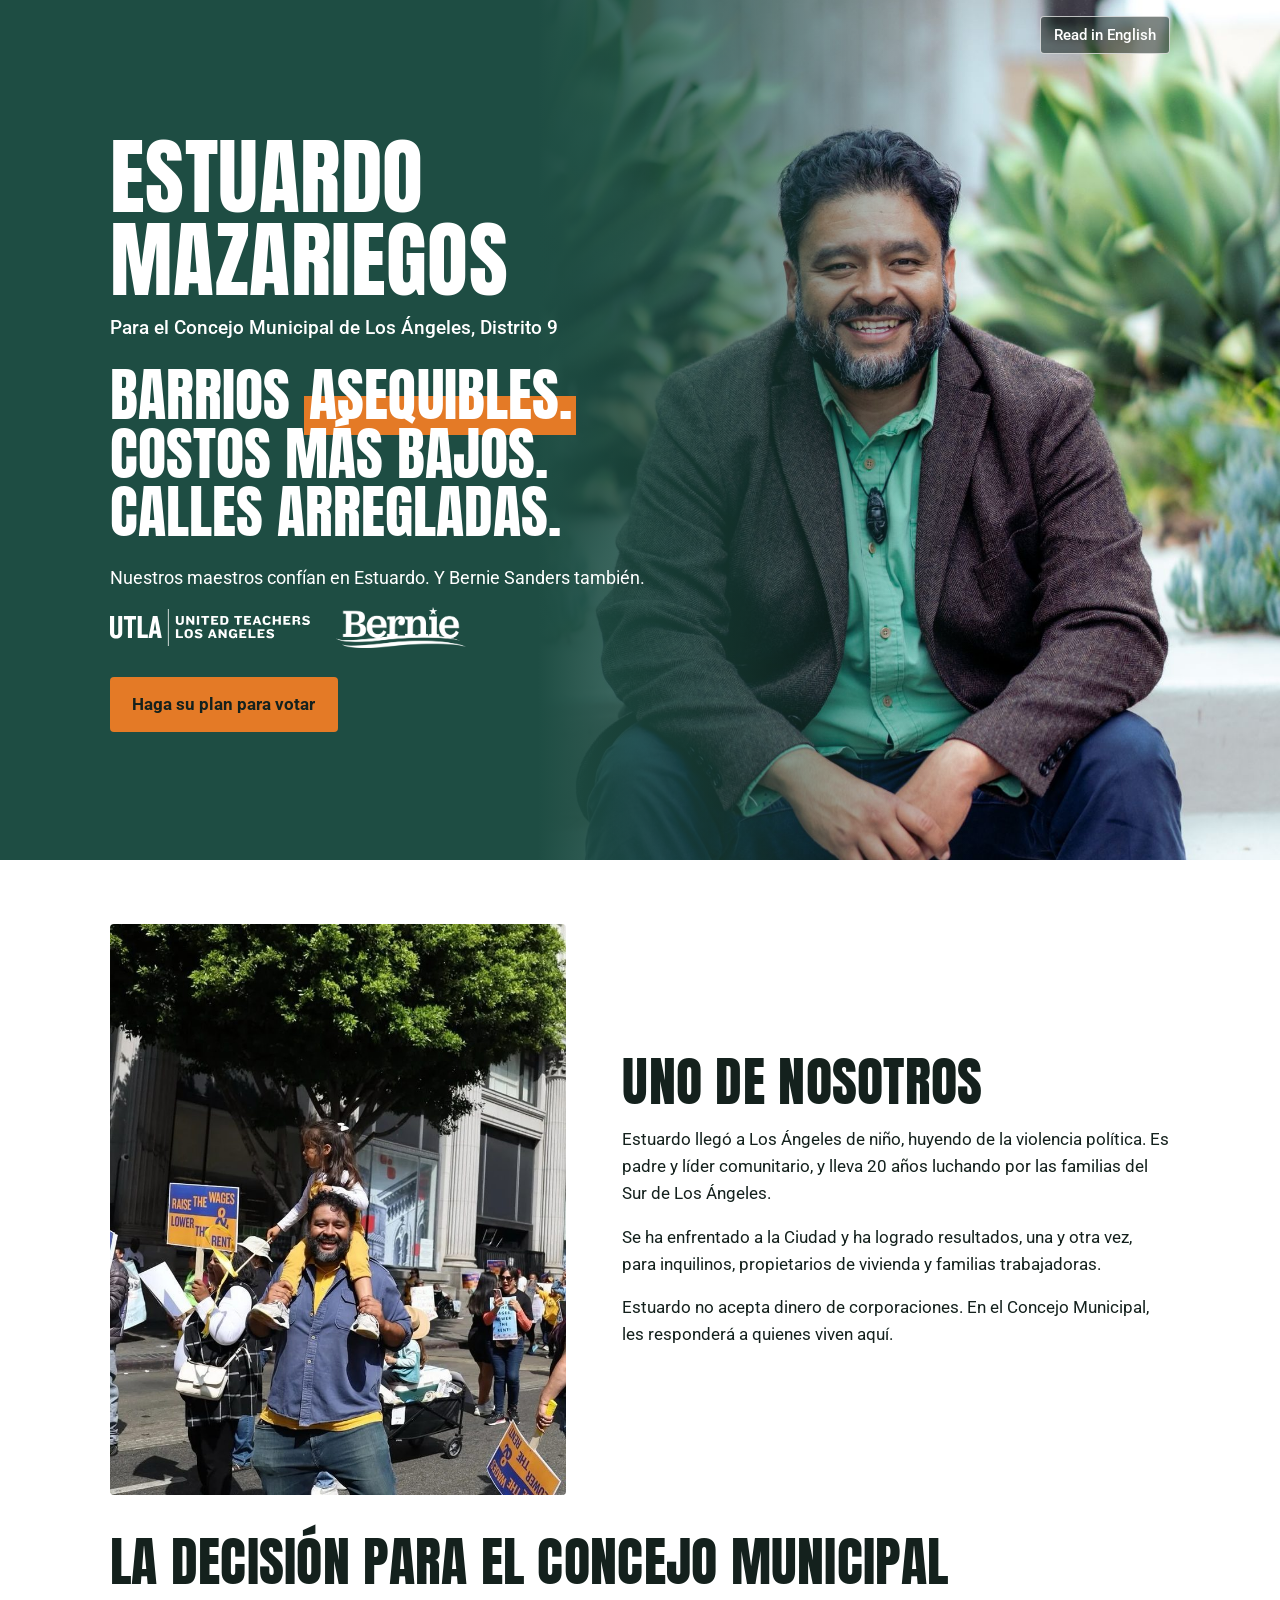
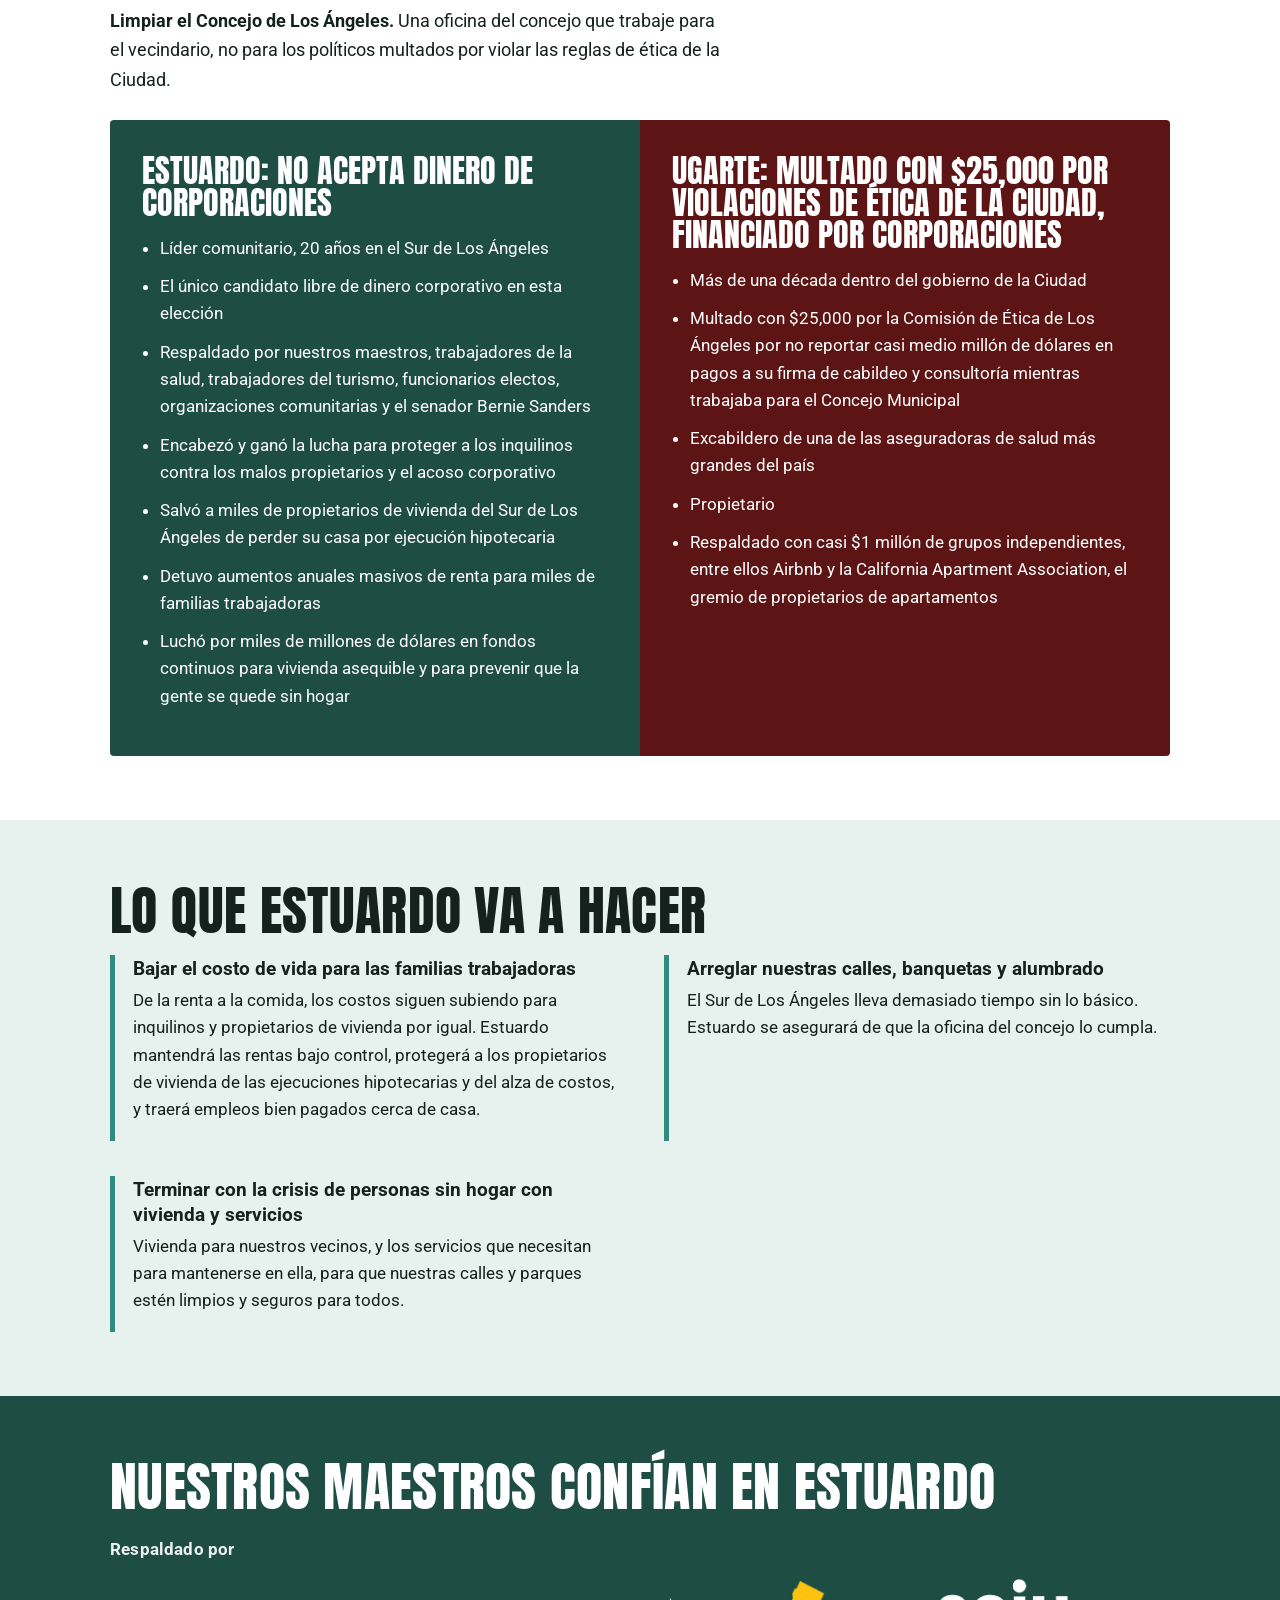
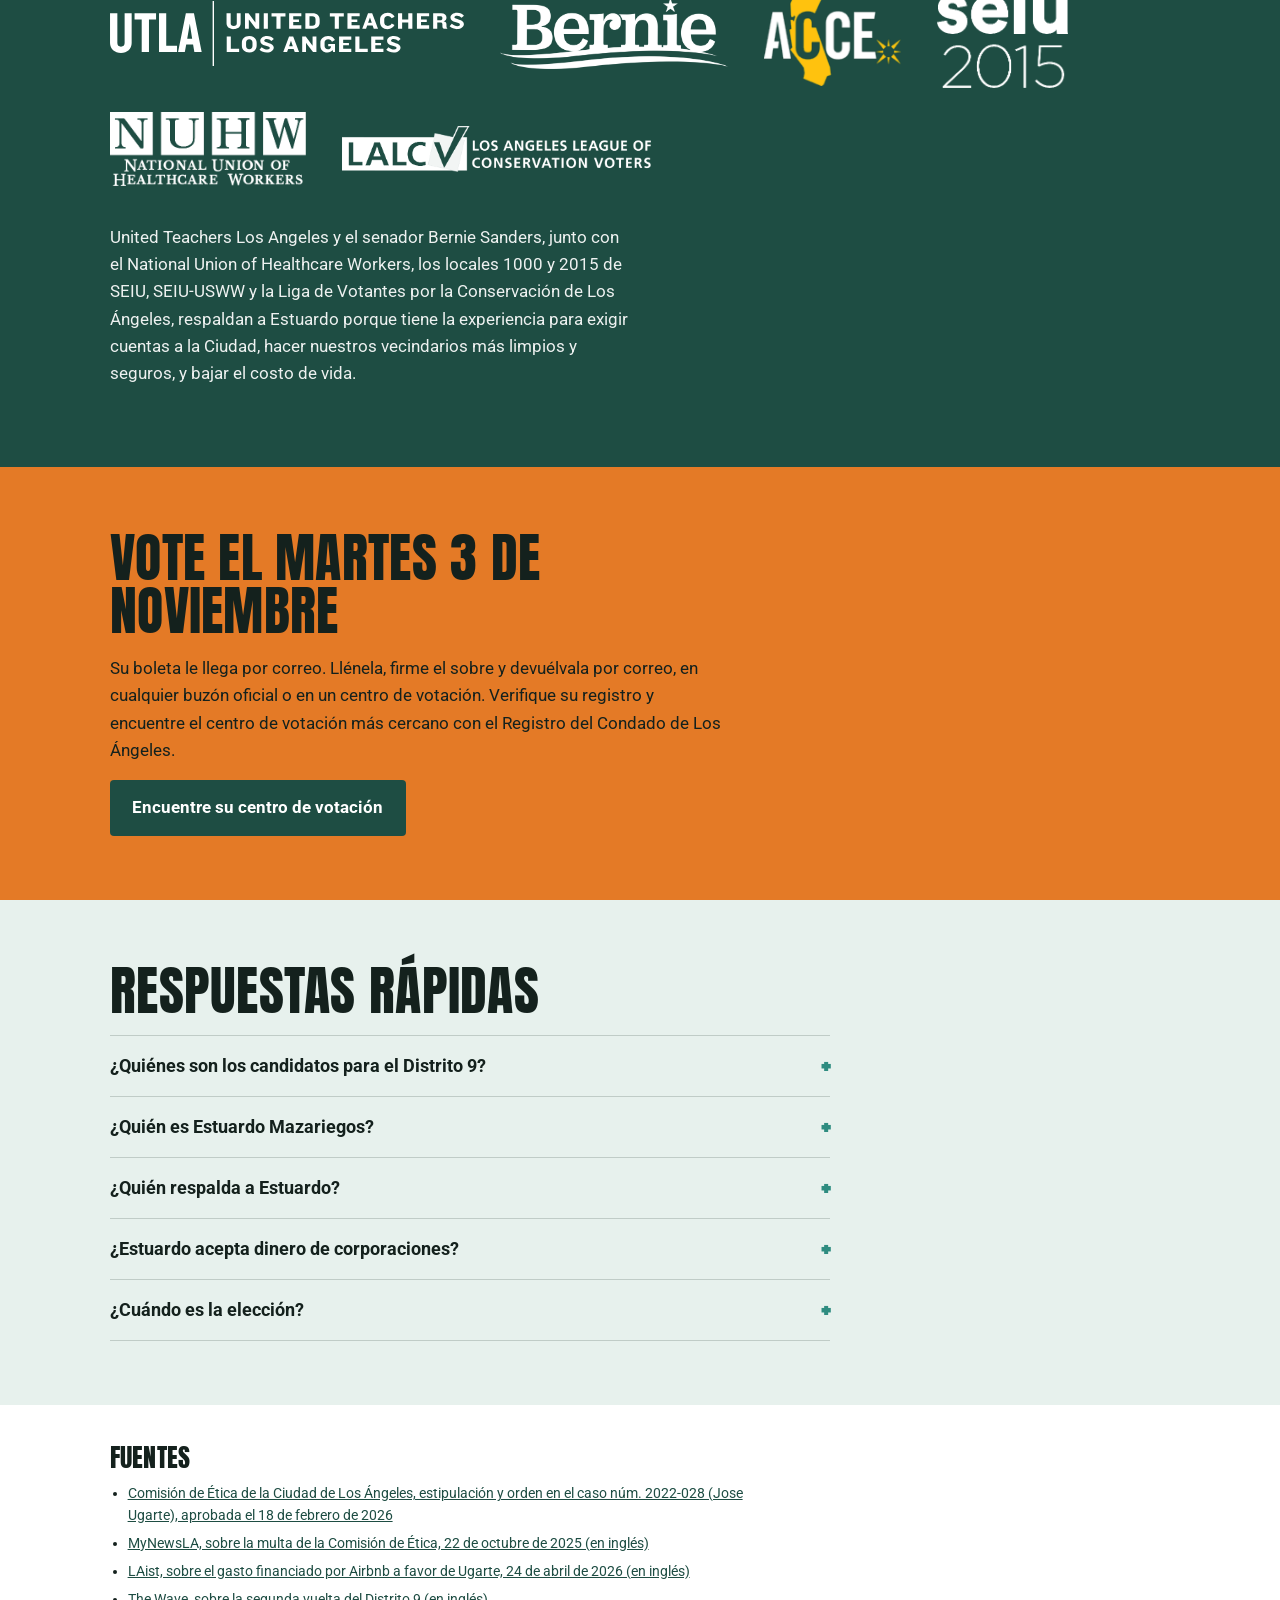
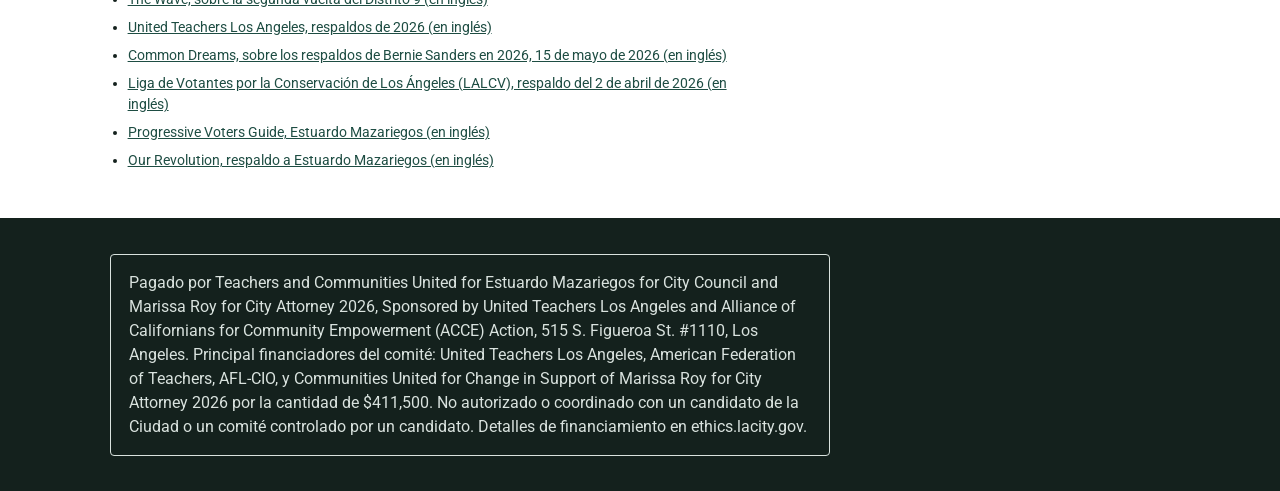
==== commit 2ee0617e: "Add files via upload" ====
--- a/es/index.html
+++ b/es/index.html
@@ -24,7 +24,7 @@
 <link rel="preconnect" href="https://fonts.googleapis.com">
 <link rel="preconnect" href="https://fonts.gstatic.com" crossorigin>
 <link href="https://fonts.googleapis.com/css2?family=Anton&family=Roboto:wght@400;500;700&display=swap" rel="stylesheet">
-<link rel="stylesheet" href="../styles.css">
+<link rel="stylesheet" href="../styles.css?v=20261011b">
 
 <script type="application/ld+json">
 {
--- a/styles.css
+++ b/styles.css
@@ -37,20 +37,23 @@
 .hero-photo{position:absolute;inset:0;background:var(--porch)}
 .hero-photo img{width:100%;height:100%;object-fit:cover;object-position:50% 20%}
 .hero::after{content:"";position:absolute;inset:0;background:linear-gradient(180deg,rgba(30,77,67,.05) 0%,rgba(30,77,67,.35) 38%,var(--avenue) 72%)}
-.hero-body{position:relative;z-index:2;padding-top:52vh;padding-bottom:3rem}
+.hero-body{position:relative;z-index:2;padding-top:33vh;padding-top:33svh;padding-bottom:3rem}
+@media (max-width:879px){.hero-photo{bottom:auto;height:42vh;height:42svh}.hero-photo img{object-position:50% 15%}.hero-photo::after{content:"";position:absolute;inset:0;background:linear-gradient(180deg,rgba(30,77,67,0) 55%,var(--avenue) 100%)}.hero::after{display:none}.hero h1{font-size:clamp(3rem,13vw,7.5rem)}}
 .hero h1{font-size:clamp(3.4rem,15vw,7.5rem)}
 .hero .office{font-size:1.2rem;font-weight:500;margin:.7rem 0 1.4rem}
 .tagline{font-family:var(--display);text-transform:uppercase;font-size:clamp(2rem,8vw,3.6rem);line-height:1.02;margin:0 0 1.4rem}
 .tagline .bar{background:linear-gradient(transparent 52%,var(--marigold) 52%,var(--marigold) 96%,transparent 96%);padding:0 .08em;-webkit-box-decoration-break:clone;box-decoration-break:clone}
-.endorse{font-size:1.1rem;max-width:34ch;margin-bottom:1.8rem}
+.endorse{font-size:1.1rem;max-width:34ch;margin-bottom:.9rem}
+.hero-logos{list-style:none;margin:0 0 1.8rem;padding:0;display:flex;flex-wrap:wrap;align-items:center;gap:1rem 1.6rem}
+.hero-logos img{width:var(--w);max-width:42vw;height:auto}
 .btn{display:inline-block;background:var(--marigold);color:var(--ink);font-weight:700;text-decoration:none;padding:.9rem 1.4rem;border-radius:4px;font-size:1.05rem}
 .btn:hover{filter:brightness(1.07)}
 @media (min-width:880px){
   .hero{min-height:88vh;display:flex;align-items:flex-end}
   .hero-photo{left:38%}
-  .hero h1{font-size:clamp(4rem,8.2vw,6.6rem)}
+  .hero h1{font-size:clamp(3.6rem,6.6vw,5.8rem)}
   .hero::after{background:linear-gradient(90deg,var(--avenue) 0%,var(--avenue) 42%,rgba(30,77,67,.6) 58%,rgba(30,77,67,0) 76%)}
-  .hero-body{padding-top:9rem;padding-bottom:5rem;width:100%}
+  .hero-body{padding-top:4.5rem;padding-bottom:4rem;width:100%}
   .hero-body > *{max-width:560px}
 }
 
@@ -85,6 +88,7 @@
 .choice-col li{margin-bottom:.7rem}
 .col-us{background:var(--avenue);color:var(--white)}
 .col-them{background:var(--oxblood);color:var(--white)}
+.choice-lead{font-size:1.15rem;max-width:62ch;margin-bottom:1.6rem}
 .choice .note{font-size:.9rem;color:#4a5652;margin-top:1rem;max-width:70ch}
 @media (min-width:880px){.choice-grid{grid-template-columns:1fr 1fr}.choice-col{padding:2.2rem 2rem}}
 
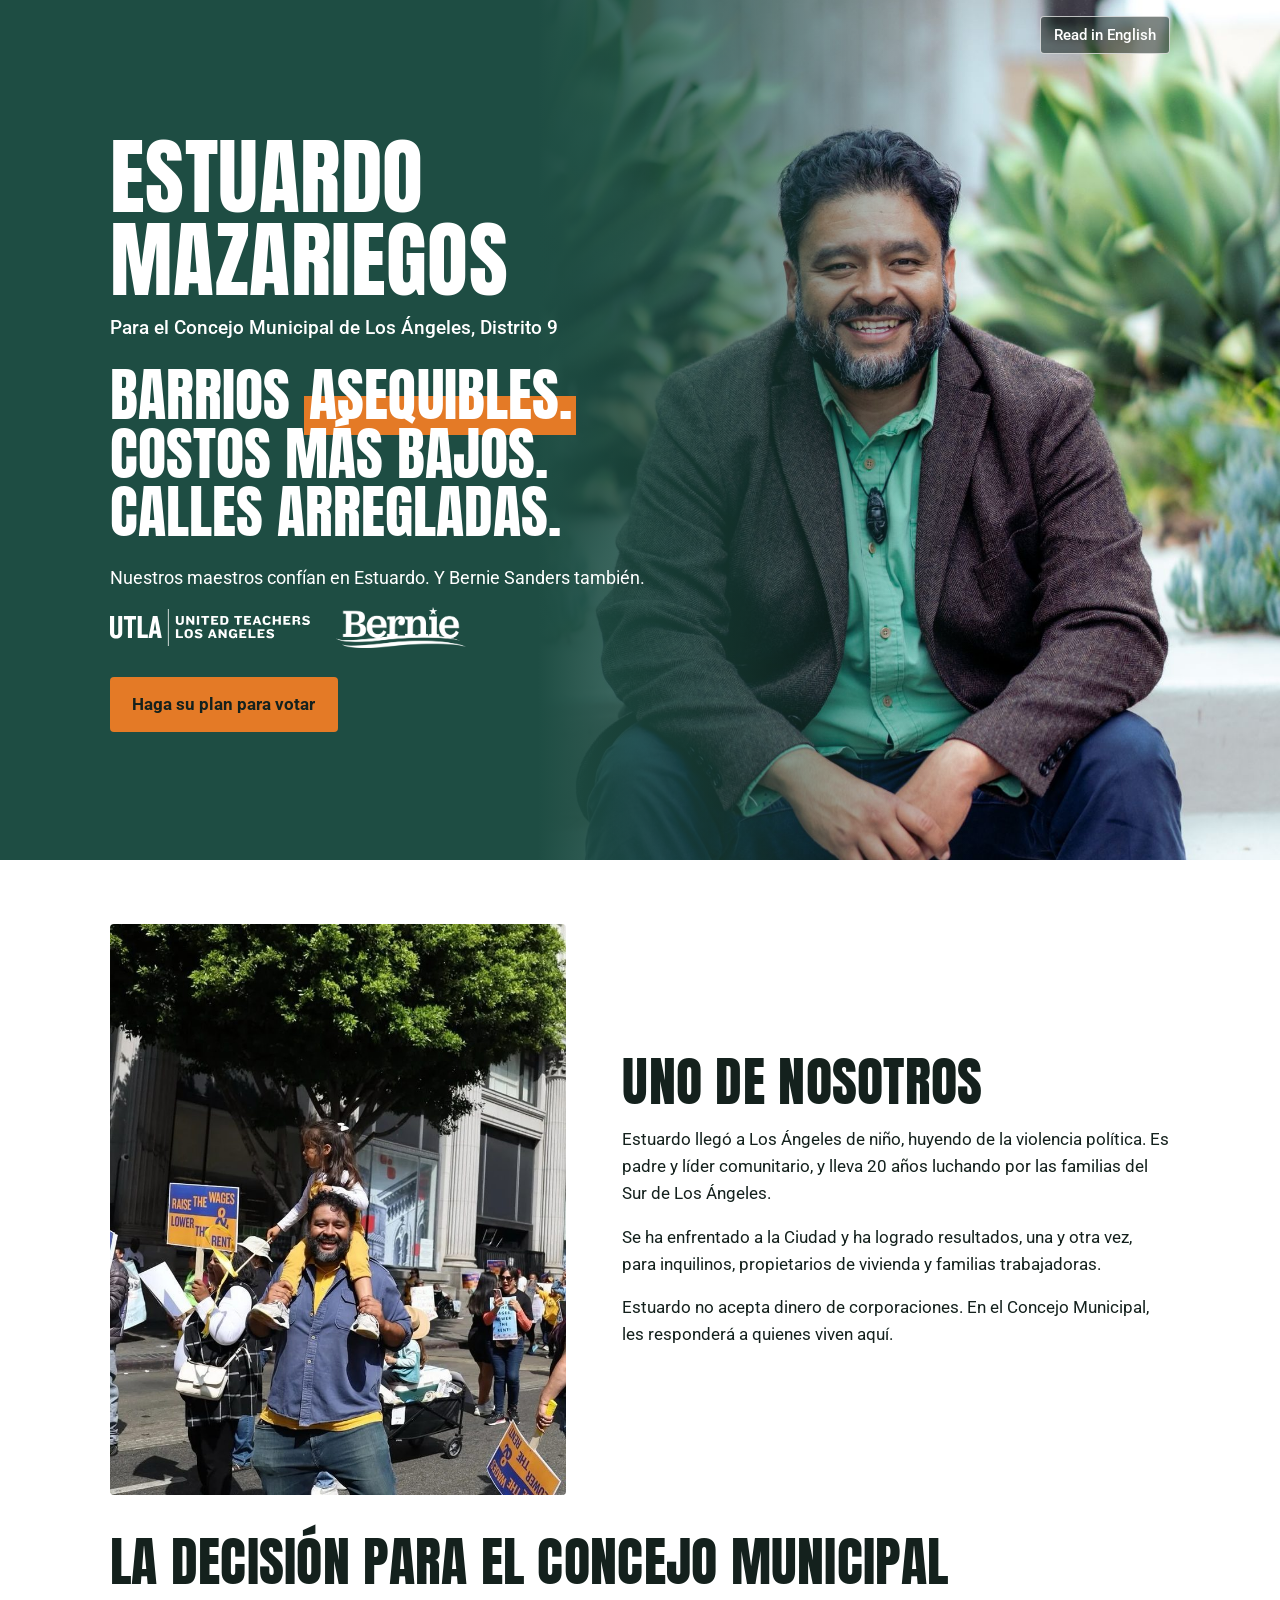
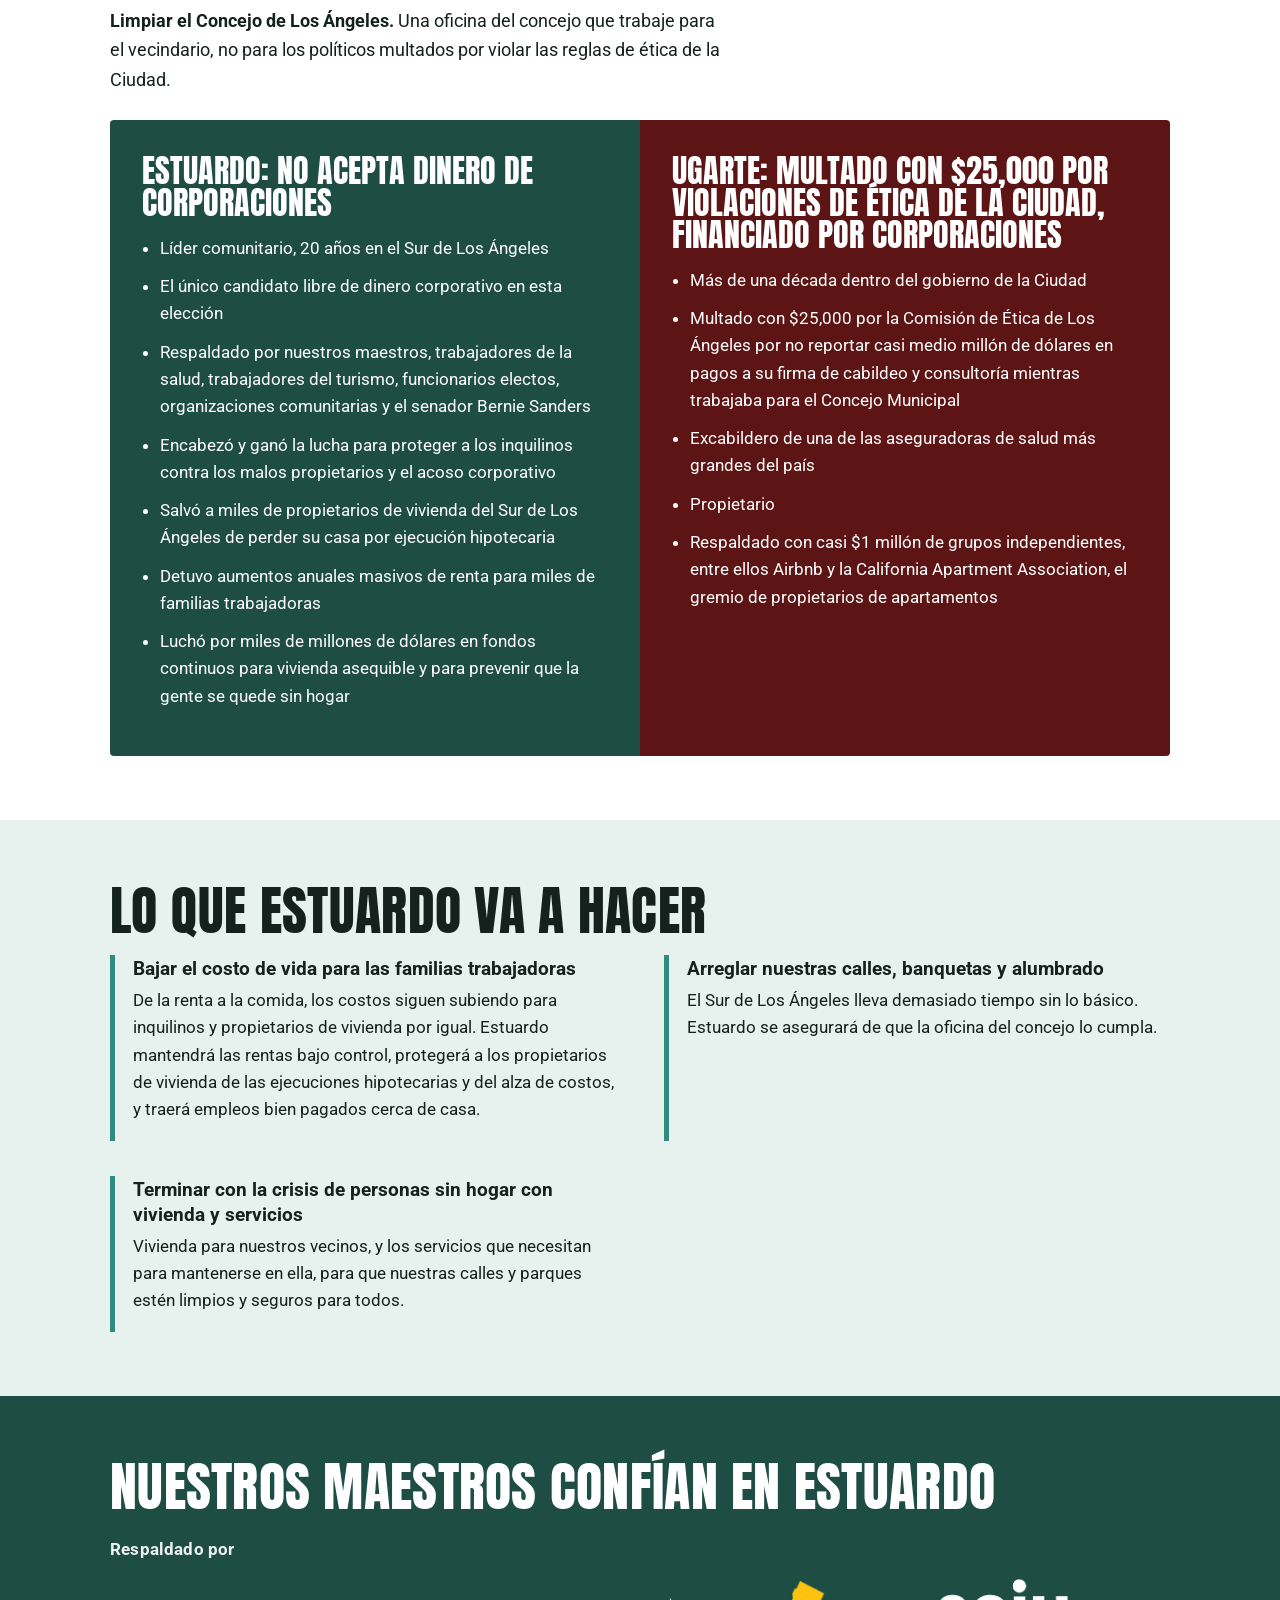
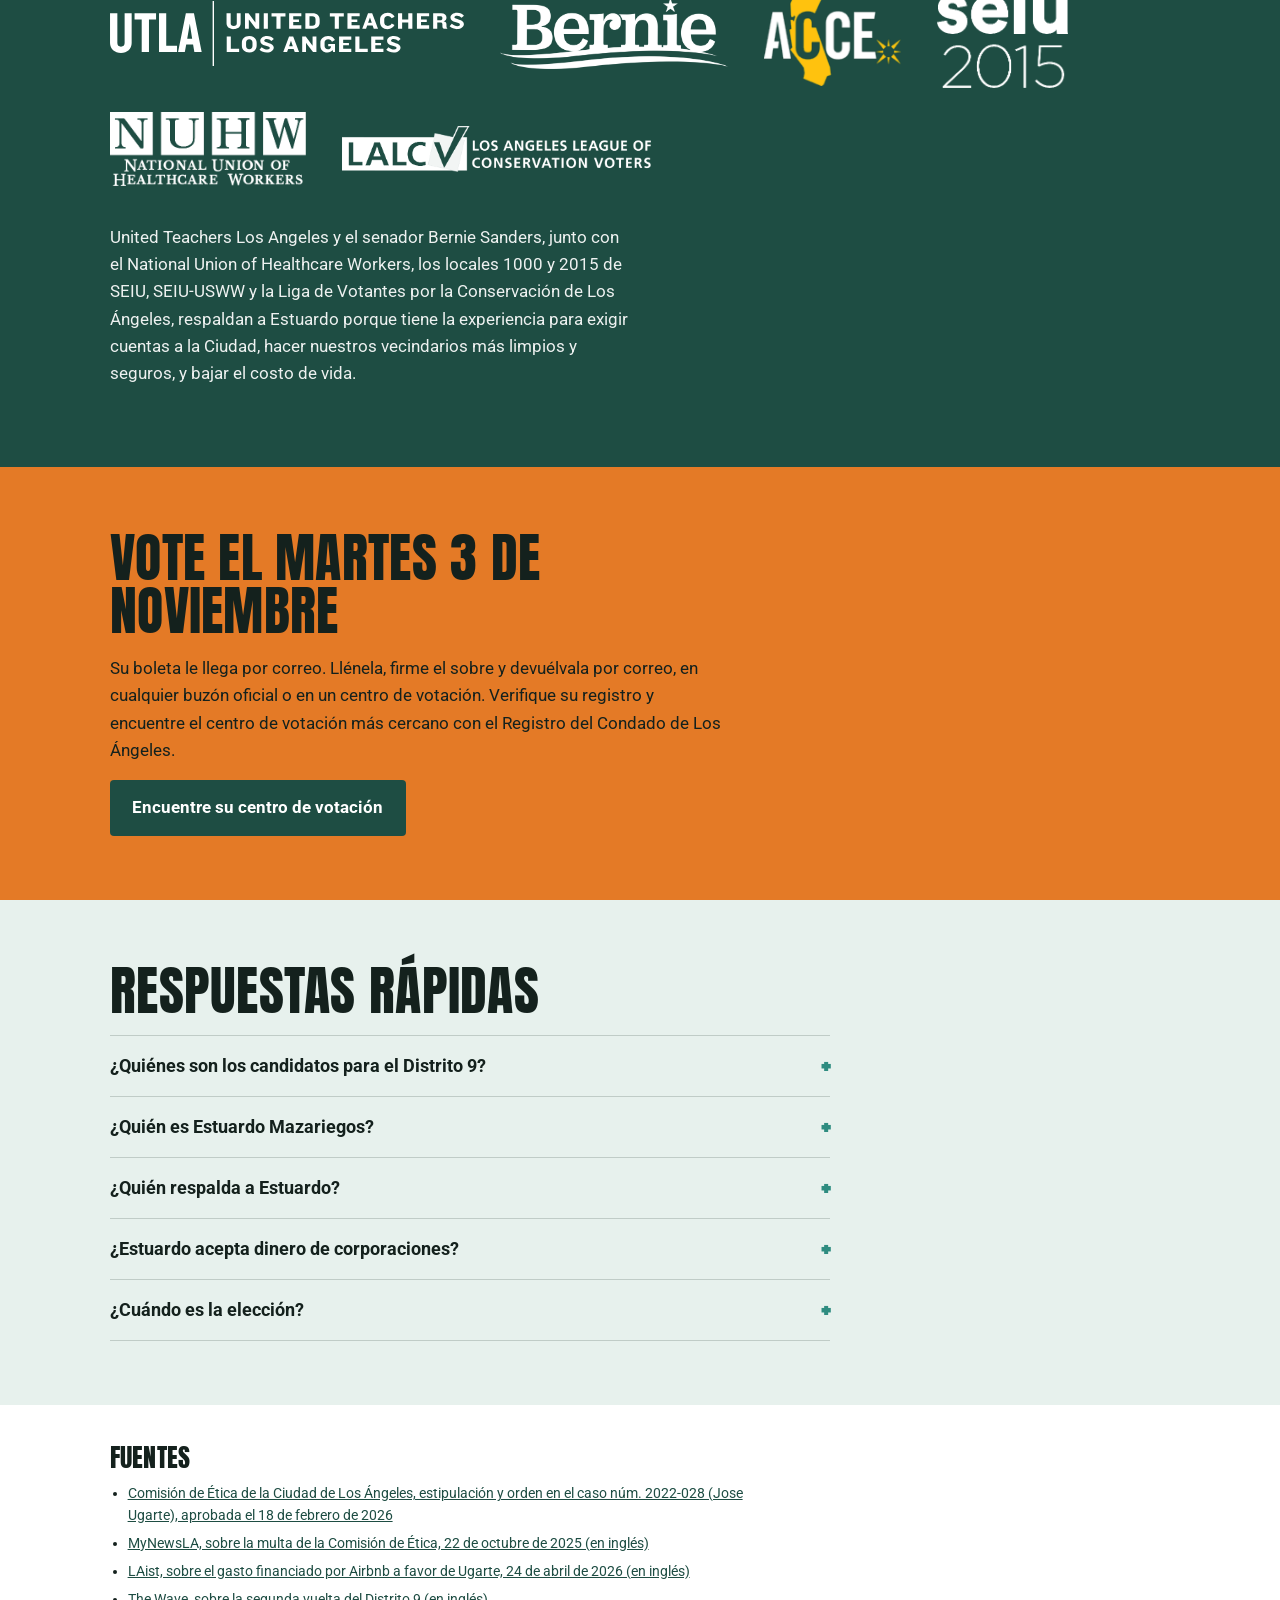
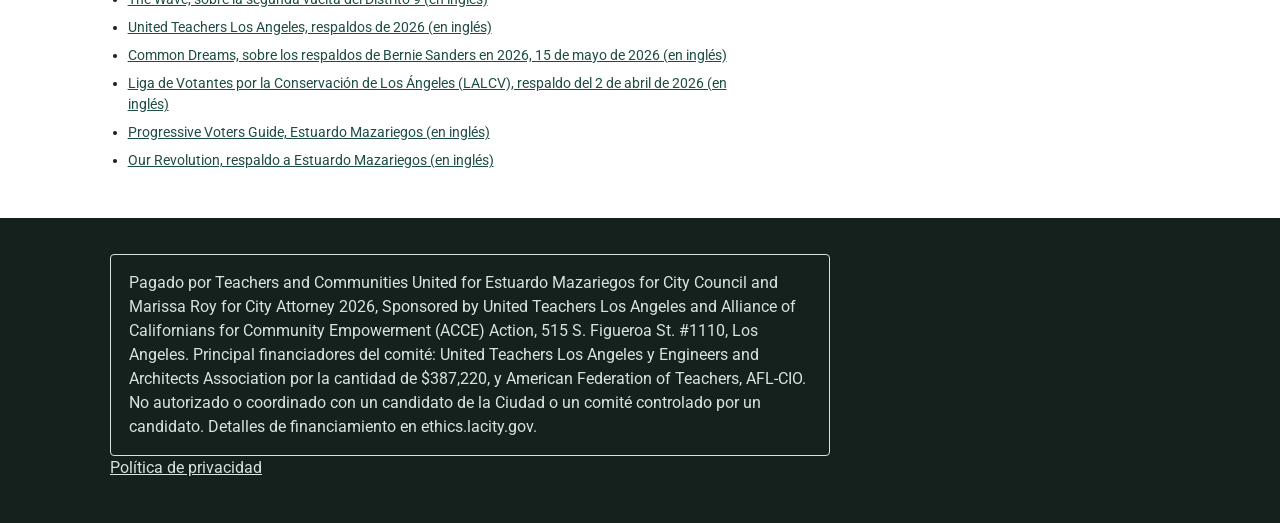
==== commit 4892f46d: "Add files via upload disclaimer update" ====
--- a/es/index.html
+++ b/es/index.html
@@ -24,7 +24,7 @@
 <link rel="preconnect" href="https://fonts.googleapis.com">
 <link rel="preconnect" href="https://fonts.gstatic.com" crossorigin>
 <link href="https://fonts.googleapis.com/css2?family=Anton&family=Roboto:wght@400;500;700&display=swap" rel="stylesheet">
-<link rel="stylesheet" href="../styles.css?v=20261011b">
+<link rel="stylesheet" href="../styles.css?v=20261014">
 
 <script type="application/ld+json">
 {
@@ -321,8 +321,9 @@
 <footer>
   <div class="wrap">
     <div class="disclosure">
-      <p>Pagado por Teachers and Communities United for Estuardo Mazariegos for City Council and Marissa Roy for City Attorney 2026, Sponsored by United Teachers Los Angeles and Alliance of Californians for Community Empowerment (ACCE) Action, 515 S. Figueroa St. #1110, Los Angeles. Principal financiadores del comité: United Teachers Los Angeles, American Federation of Teachers, AFL-CIO, y Communities United for Change in Support of Marissa Roy for City Attorney 2026 por la cantidad de $411,500. No autorizado o coordinado con un candidato de la Ciudad o un comité controlado por un candidato. Detalles de financiamiento en ethics.lacity.gov.</p>
-    </div>
+      <p>Pagado por Teachers and Communities United for Estuardo Mazariegos for City Council and Marissa Roy for City Attorney 2026, Sponsored by United Teachers Los Angeles and Alliance of Californians for Community Empowerment (ACCE) Action, 515 S. Figueroa St. #1110, Los Angeles. Principal financiadores del comité: United Teachers Los Angeles y Engineers and Architects Association por la cantidad de $387,220, y American Federation of Teachers, AFL-CIO. No autorizado o coordinado con un candidato de la Ciudad o un comité controlado por un candidato. Detalles de financiamiento en ethics.lacity.gov.</p>
+    </div>
+    <p class="legal"><a href="https://www.acceaction.org/privacy" rel="noopener">Política de privacidad</a></p>
   </div>
 </footer>
 
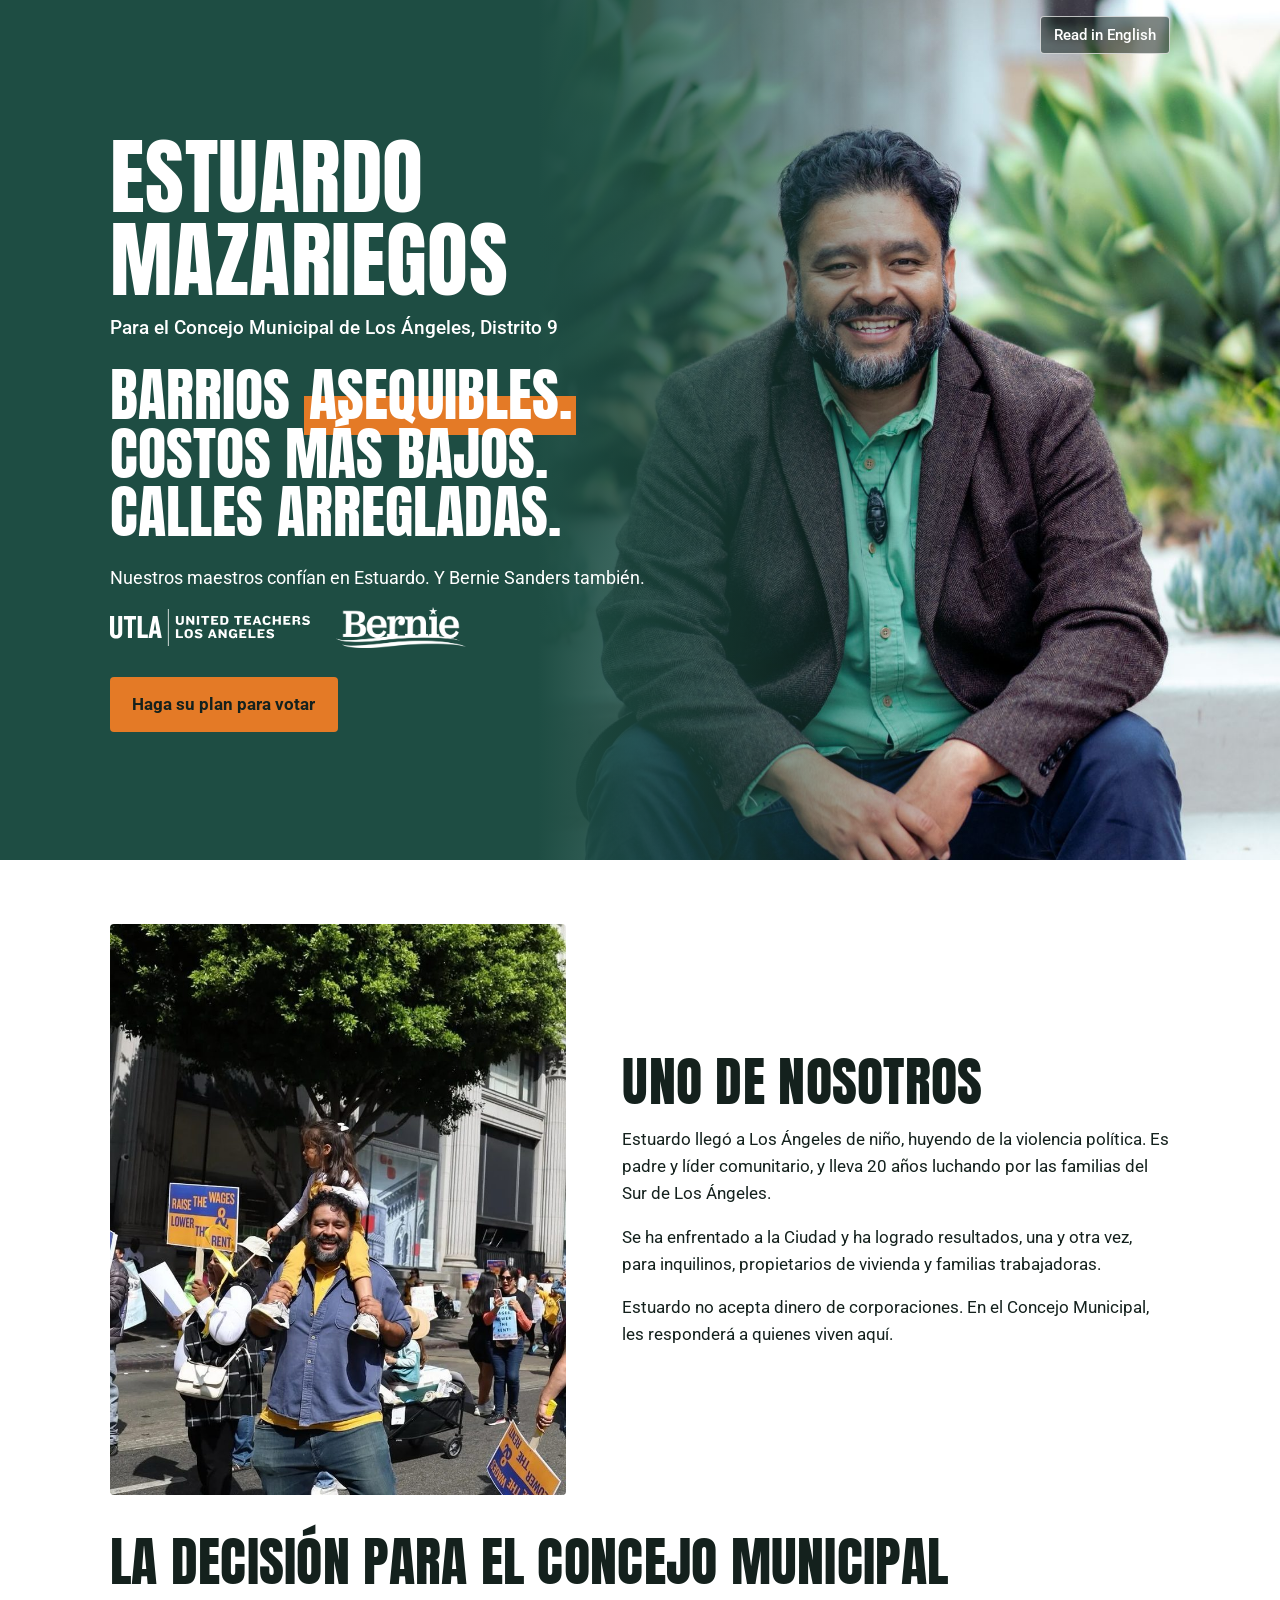
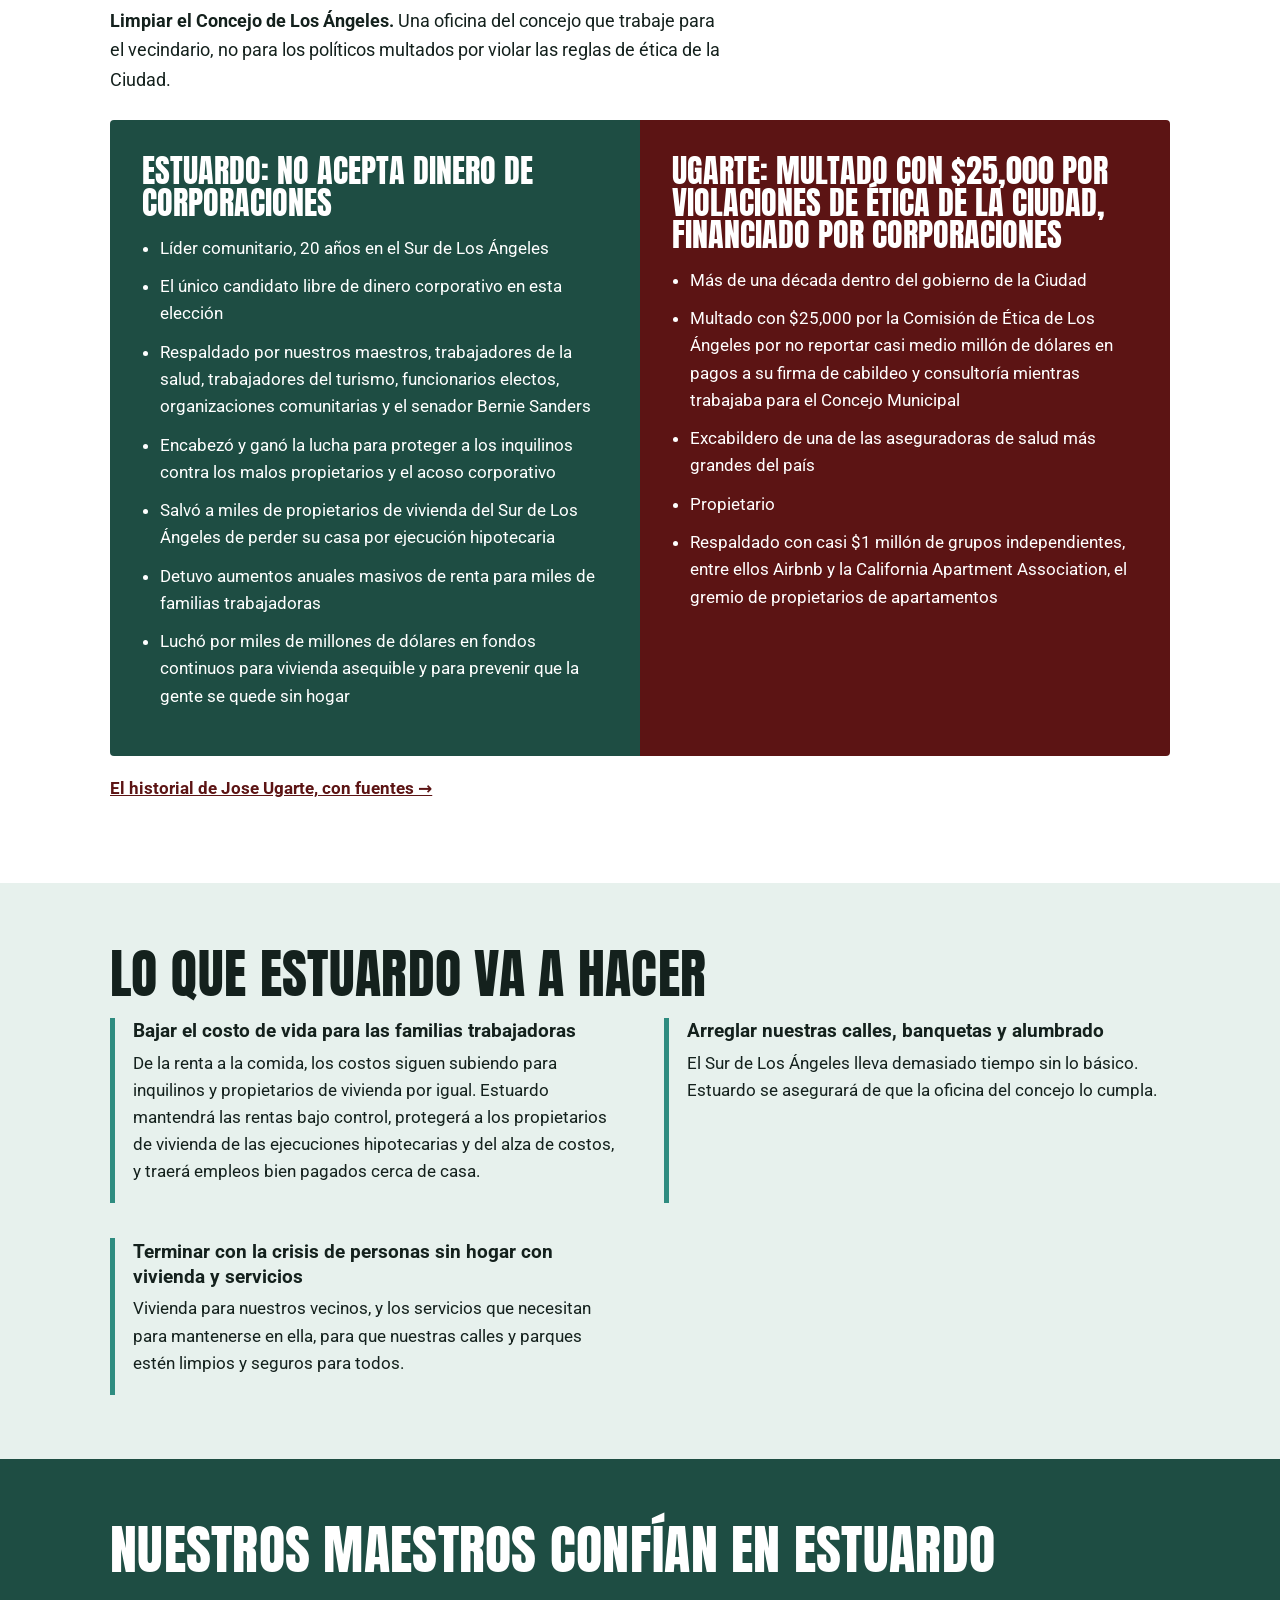
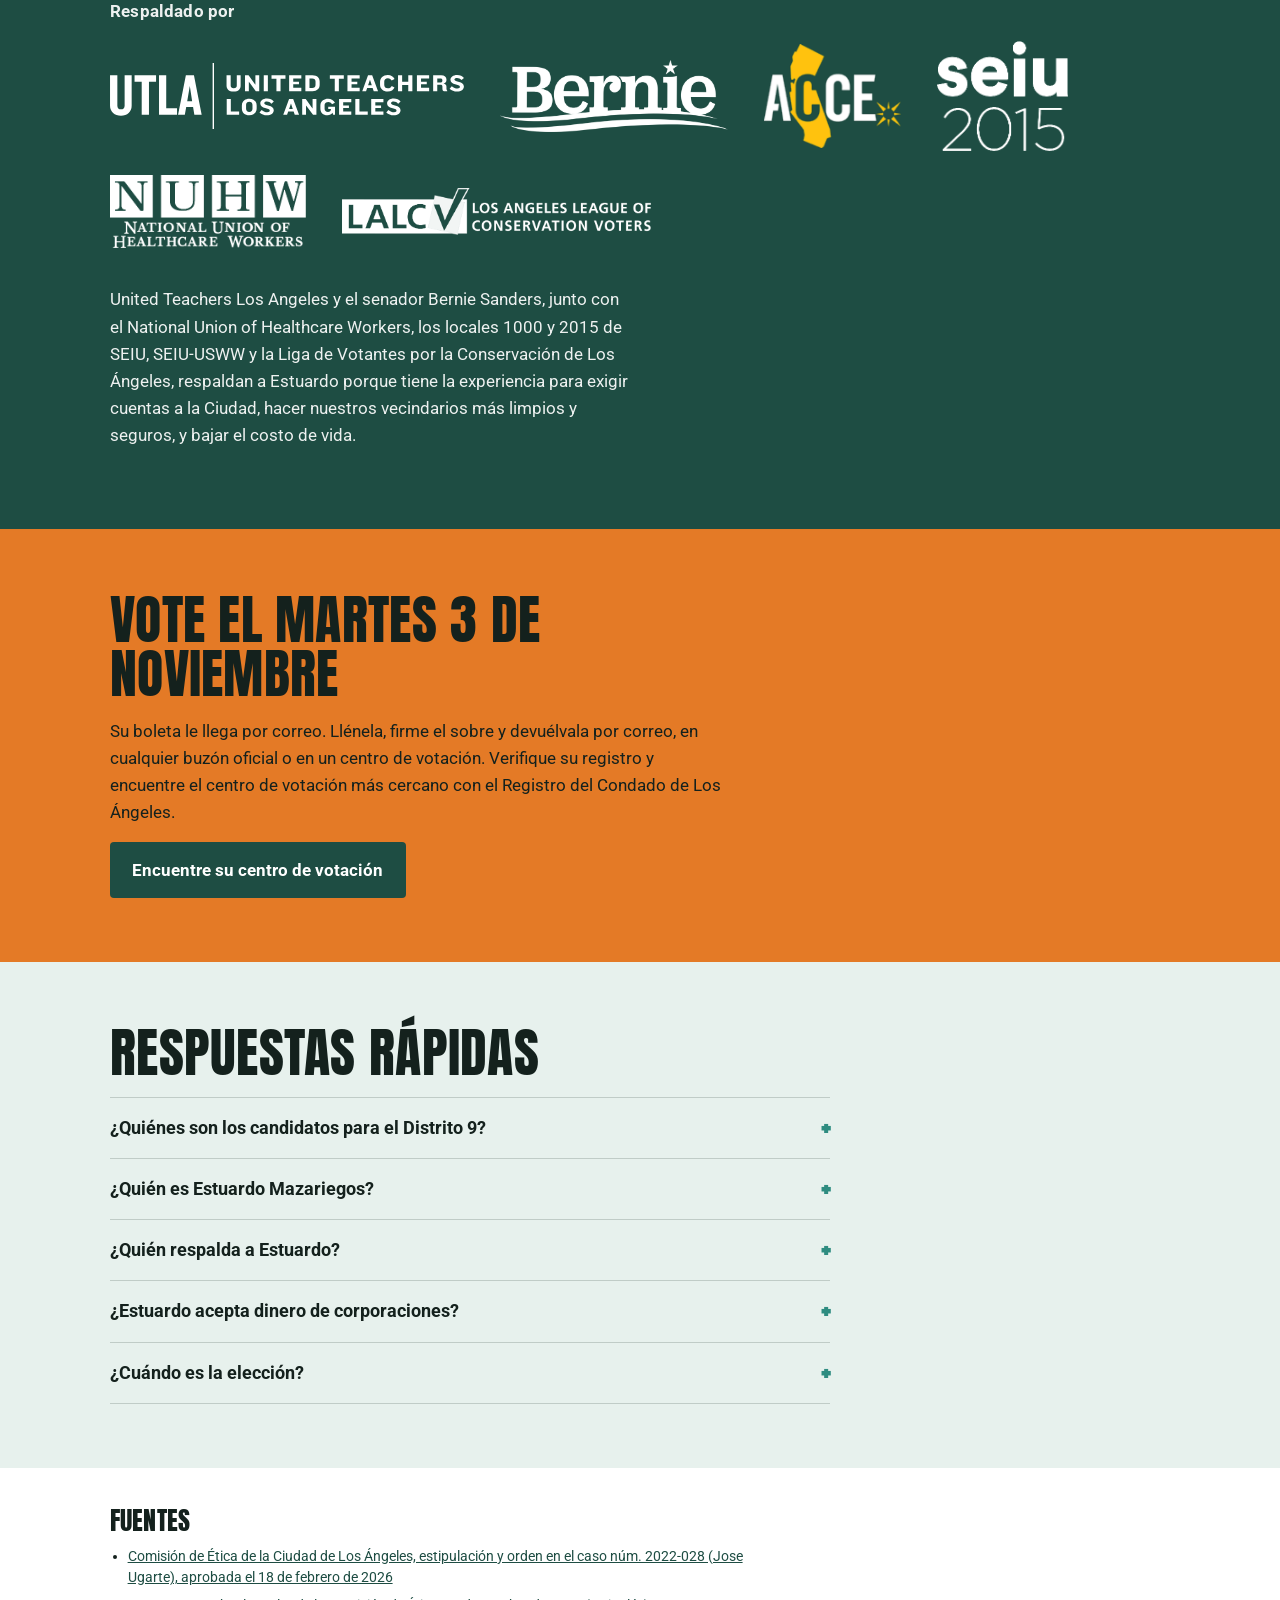
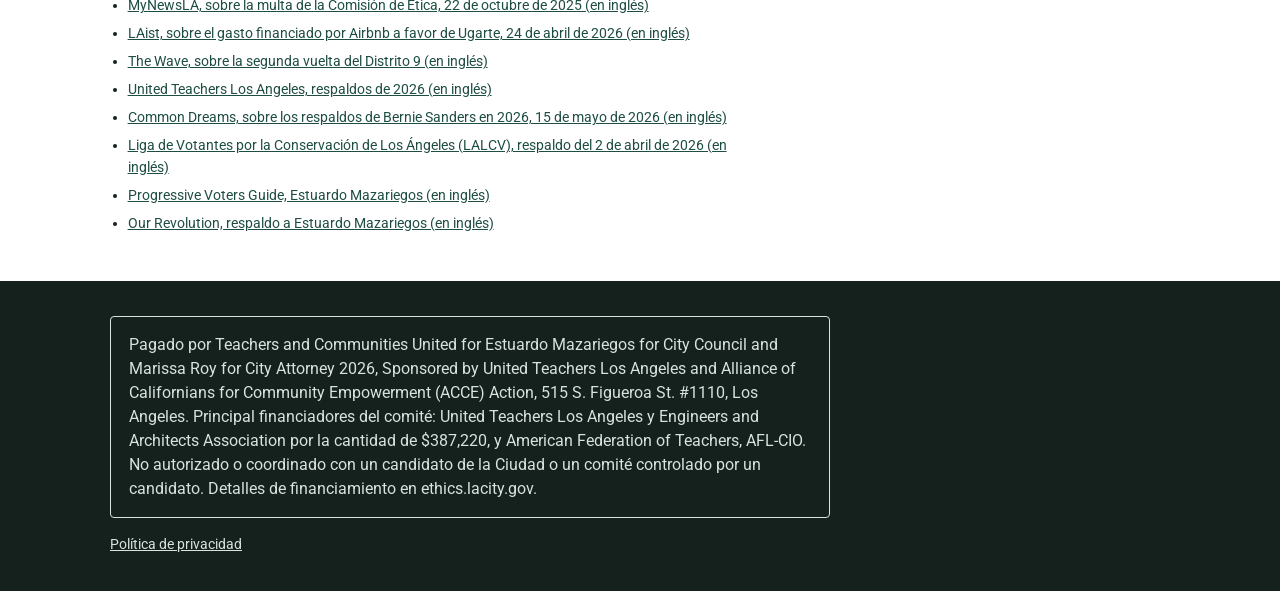
==== commit d0bbf2eb: "Add files via upload" ====
--- a/es/index.html
+++ b/es/index.html
@@ -226,6 +226,7 @@
           </ul>
         </div>
       </div>
+      <p class="record-link"><a href="jose-ugarte/">El historial de Jose Ugarte, con fuentes &rarr;</a></p>
     </div>
   </section>
 
--- a/styles.css
+++ b/styles.css
@@ -120,6 +120,19 @@
 footer .disclosure{border:1.5px solid #d9e2de;padding:1rem 1.1rem;max-width:80ch;border-radius:4px}
 footer p{margin:0 0 .5rem}
 footer .disclosure p:last-child{margin:0}
+footer .legal{margin:1rem 0 0;font-size:.9rem}
+footer .legal a{color:#d9e2de}
 
+/* ---------- Ugarte record page ---------- */
+.page-head{background:var(--oxblood);color:var(--white);padding:5.5rem 0 2.6rem}
+.page-head h1{font-size:clamp(2.8rem,10vw,4.8rem);margin-bottom:1rem}
+.page-head .lead{font-size:1.15rem;margin:0;opacity:.95}
+.qa{padding:3rem 0}
+.qa-item{border-left:5px solid var(--oxblood);padding:.1rem 0 .1rem 1.1rem;margin-bottom:2rem}
+.qa-item h2{font-family:var(--body);font-weight:700;text-transform:none;font-size:1.3rem;line-height:1.3;letter-spacing:0;margin-bottom:.5rem}
+.qa .cite{font-size:.9rem;color:#4a5652}
+.qa .cite a{color:var(--avenue)}
+.choice .record-link{margin-top:1.2rem;font-weight:700}
+.choice .record-link a{color:var(--oxblood)}
 @media (prefers-reduced-motion:reduce){*{scroll-behavior:auto!important;transition:none!important}}
 html{scroll-behavior:smooth}
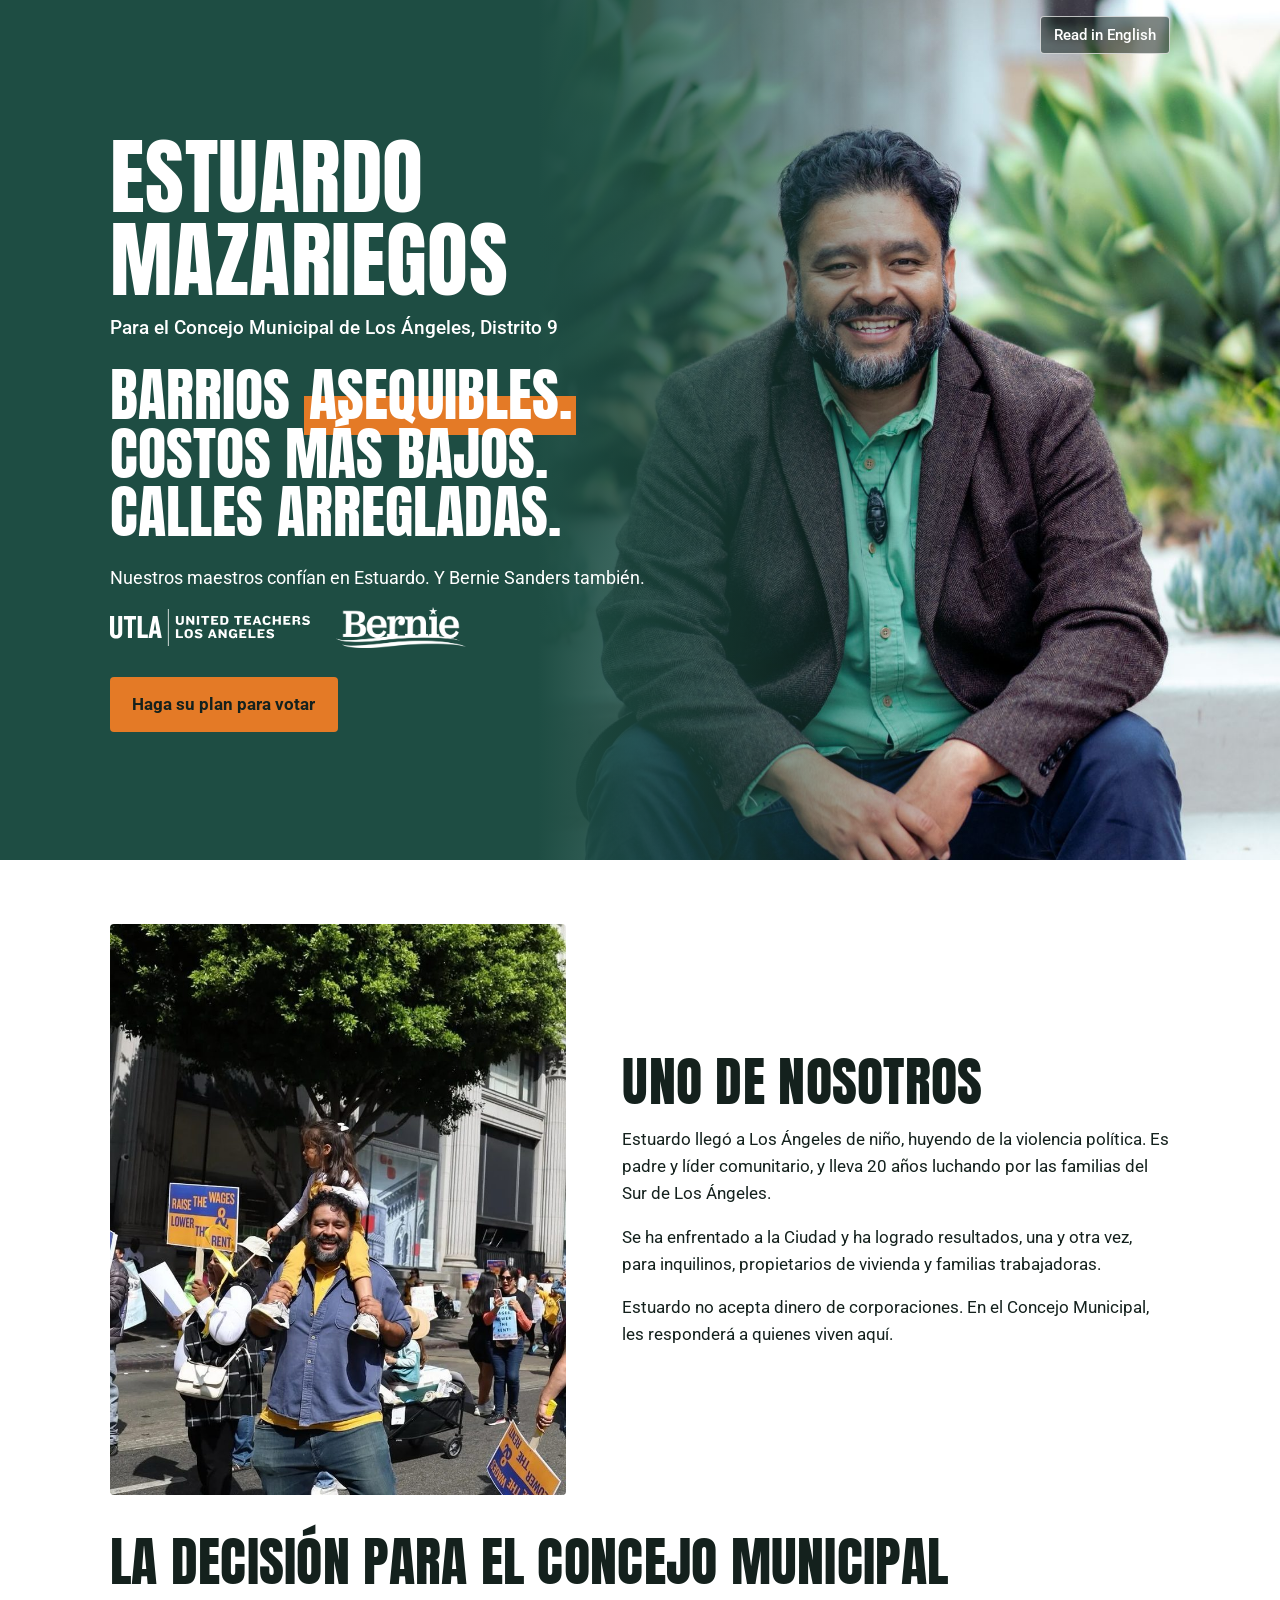
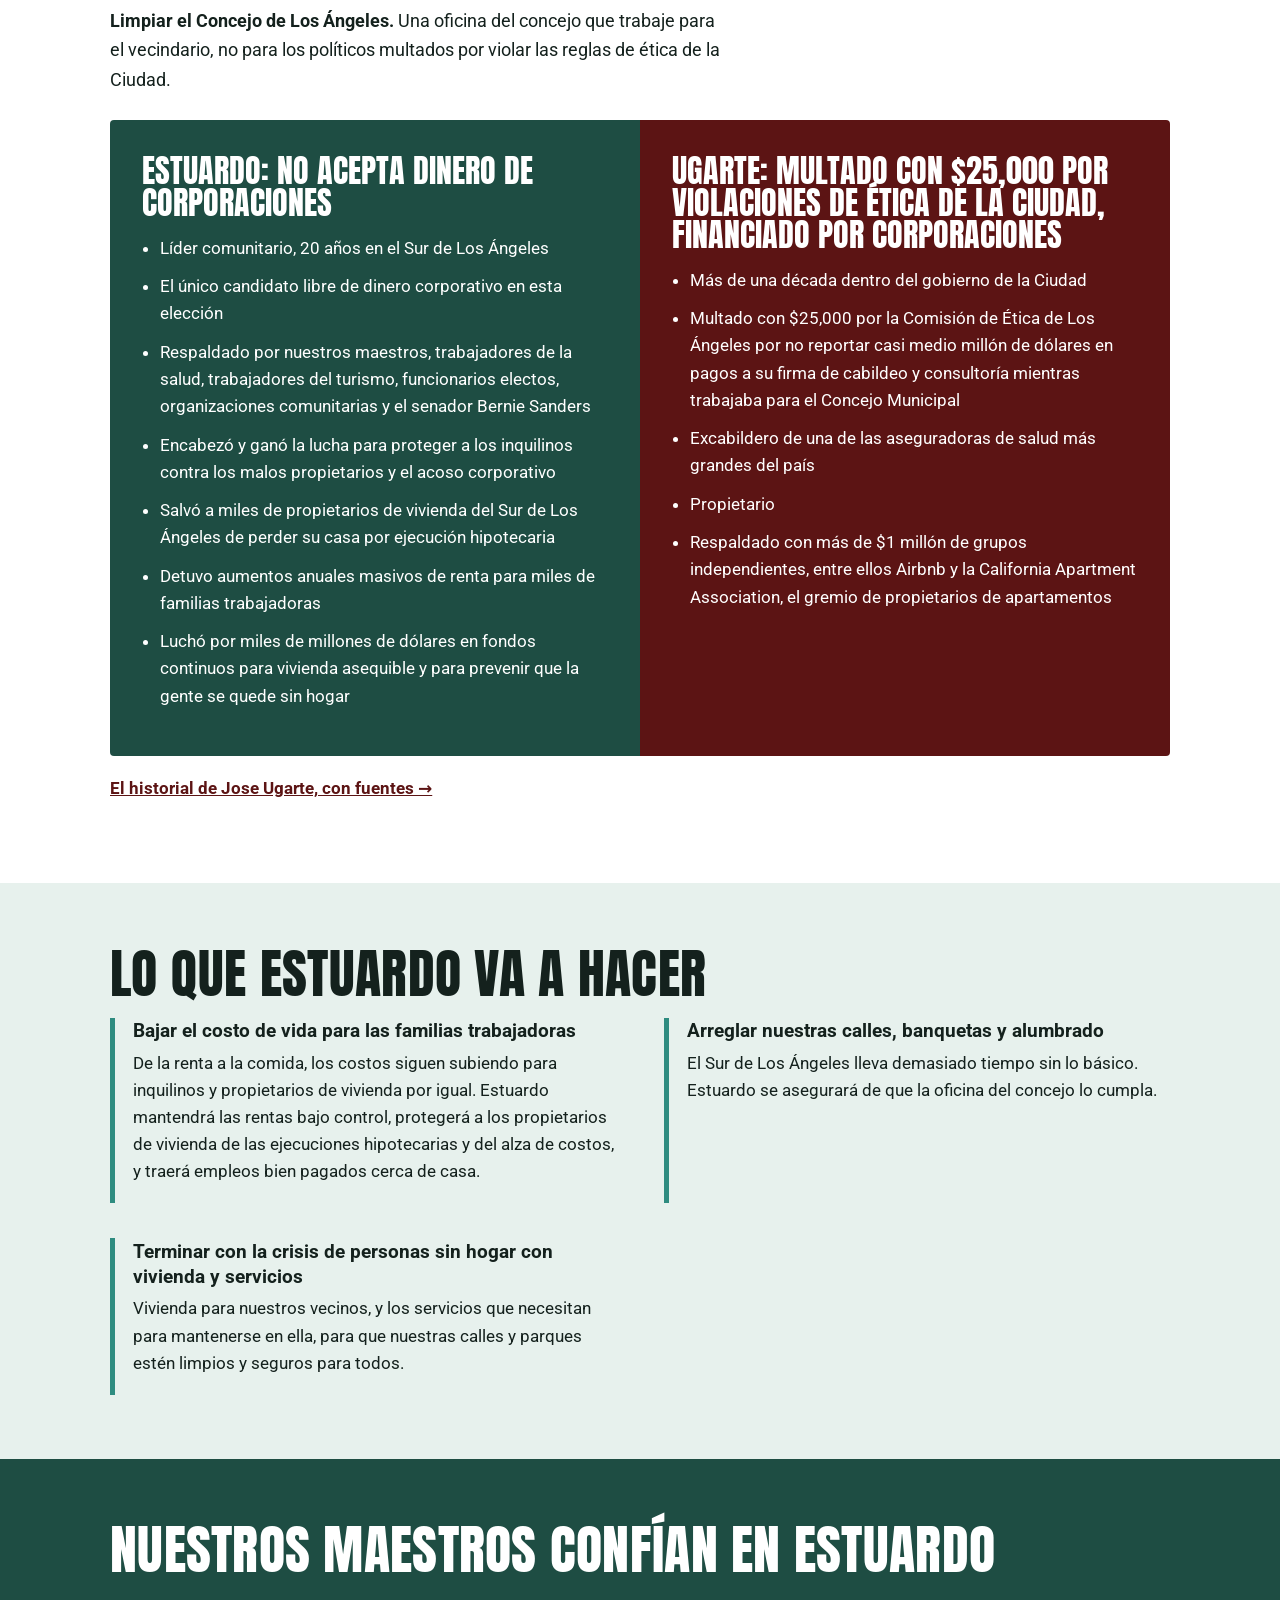
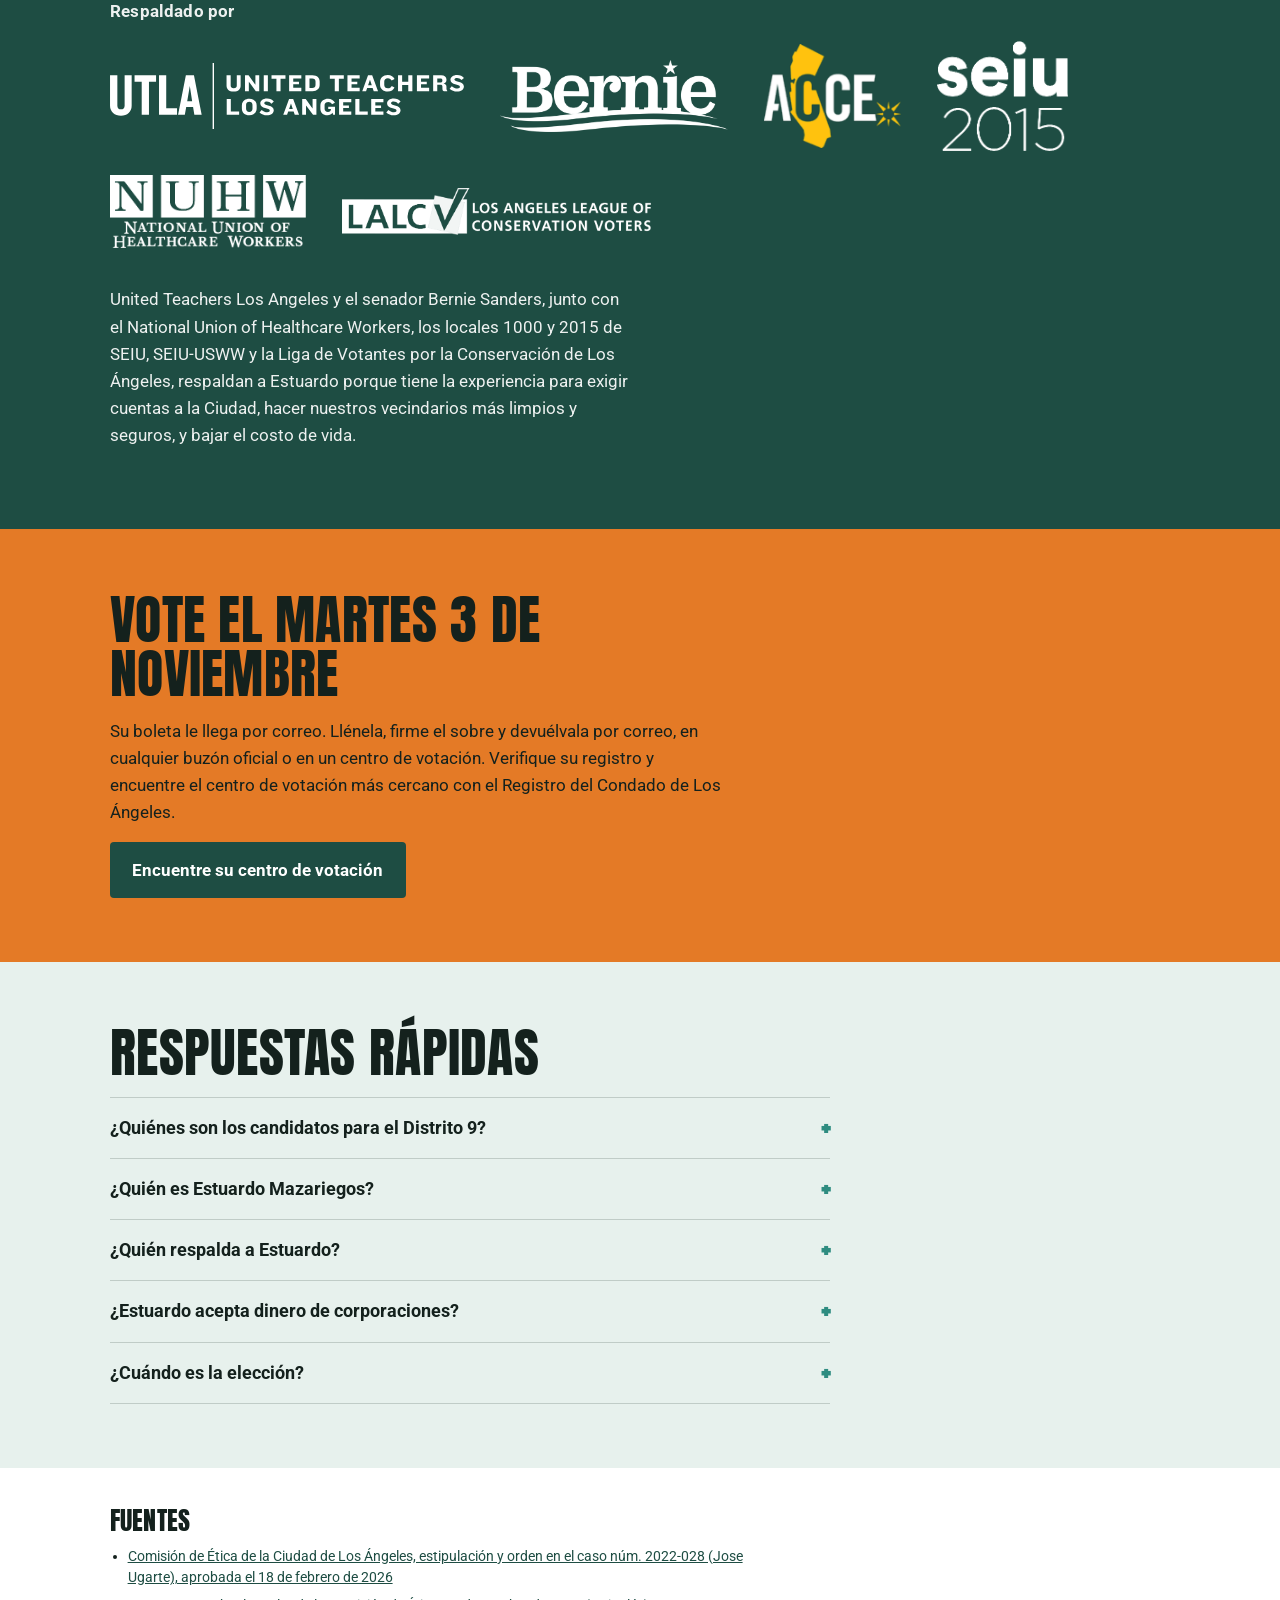
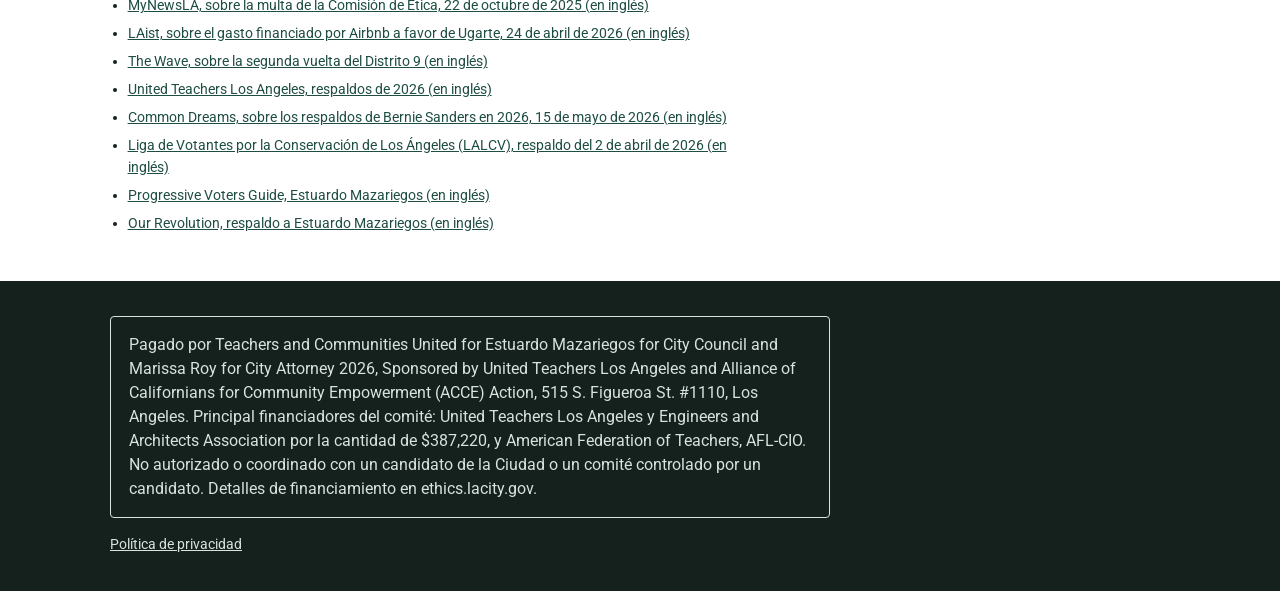
==== commit 00643b35: "Add files via upload" ====
--- a/es/index.html
+++ b/es/index.html
@@ -24,7 +24,7 @@
 <link rel="preconnect" href="https://fonts.googleapis.com">
 <link rel="preconnect" href="https://fonts.gstatic.com" crossorigin>
 <link href="https://fonts.googleapis.com/css2?family=Anton&family=Roboto:wght@400;500;700&display=swap" rel="stylesheet">
-<link rel="stylesheet" href="../styles.css?v=20261014">
+<link rel="stylesheet" href="../styles.css?v=20261015">
 
 <script type="application/ld+json">
 {
@@ -222,7 +222,7 @@
             <li>Multado con $25,000 por la Comisión de Ética de Los Ángeles por no reportar casi medio millón de dólares en pagos a su firma de cabildeo y consultoría mientras trabajaba para el Concejo Municipal</li>
             <li>Excabildero de una de las aseguradoras de salud más grandes del país</li>
             <li>Propietario</li>
-            <li>Respaldado con casi $1 millón de grupos independientes, entre ellos Airbnb y la California Apartment Association, el gremio de propietarios de apartamentos</li>
+            <li>Respaldado con más de $1 millón de grupos independientes, entre ellos Airbnb y la California Apartment Association, el gremio de propietarios de apartamentos</li>
           </ul>
         </div>
       </div>
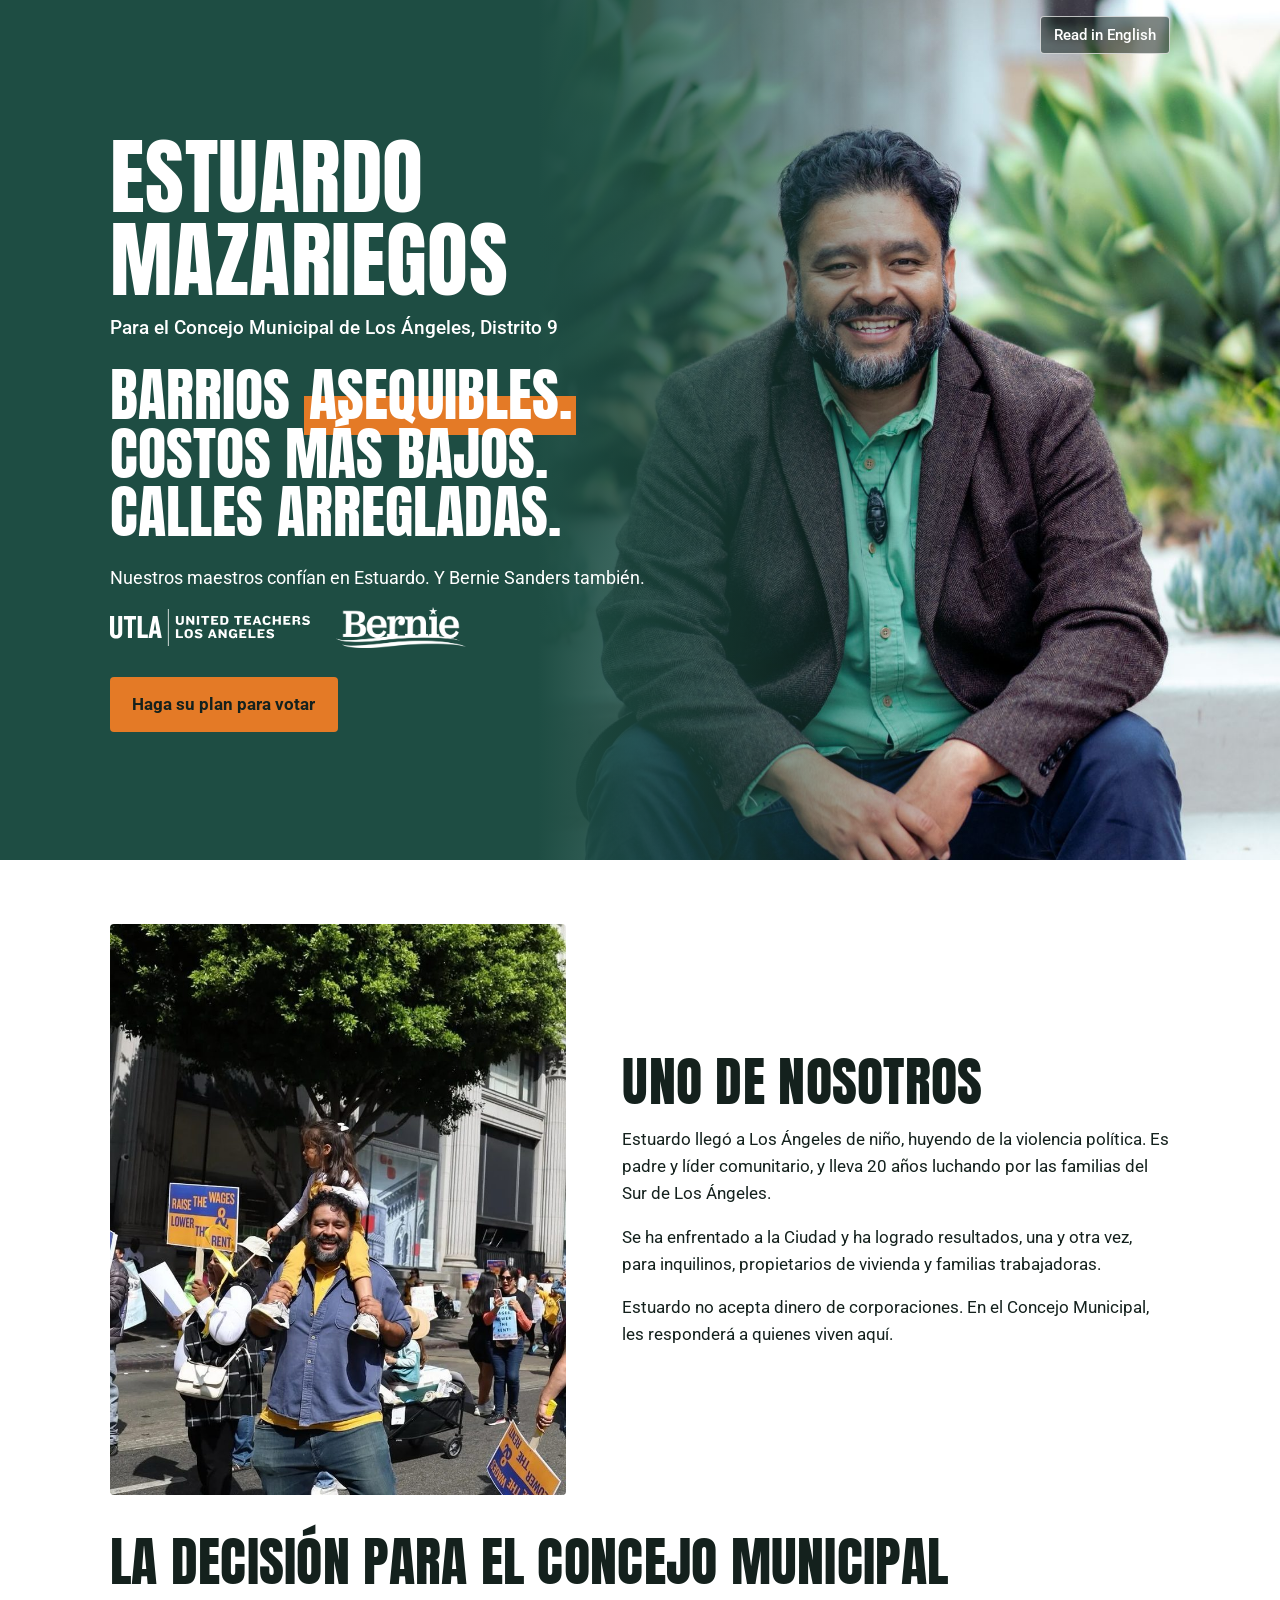
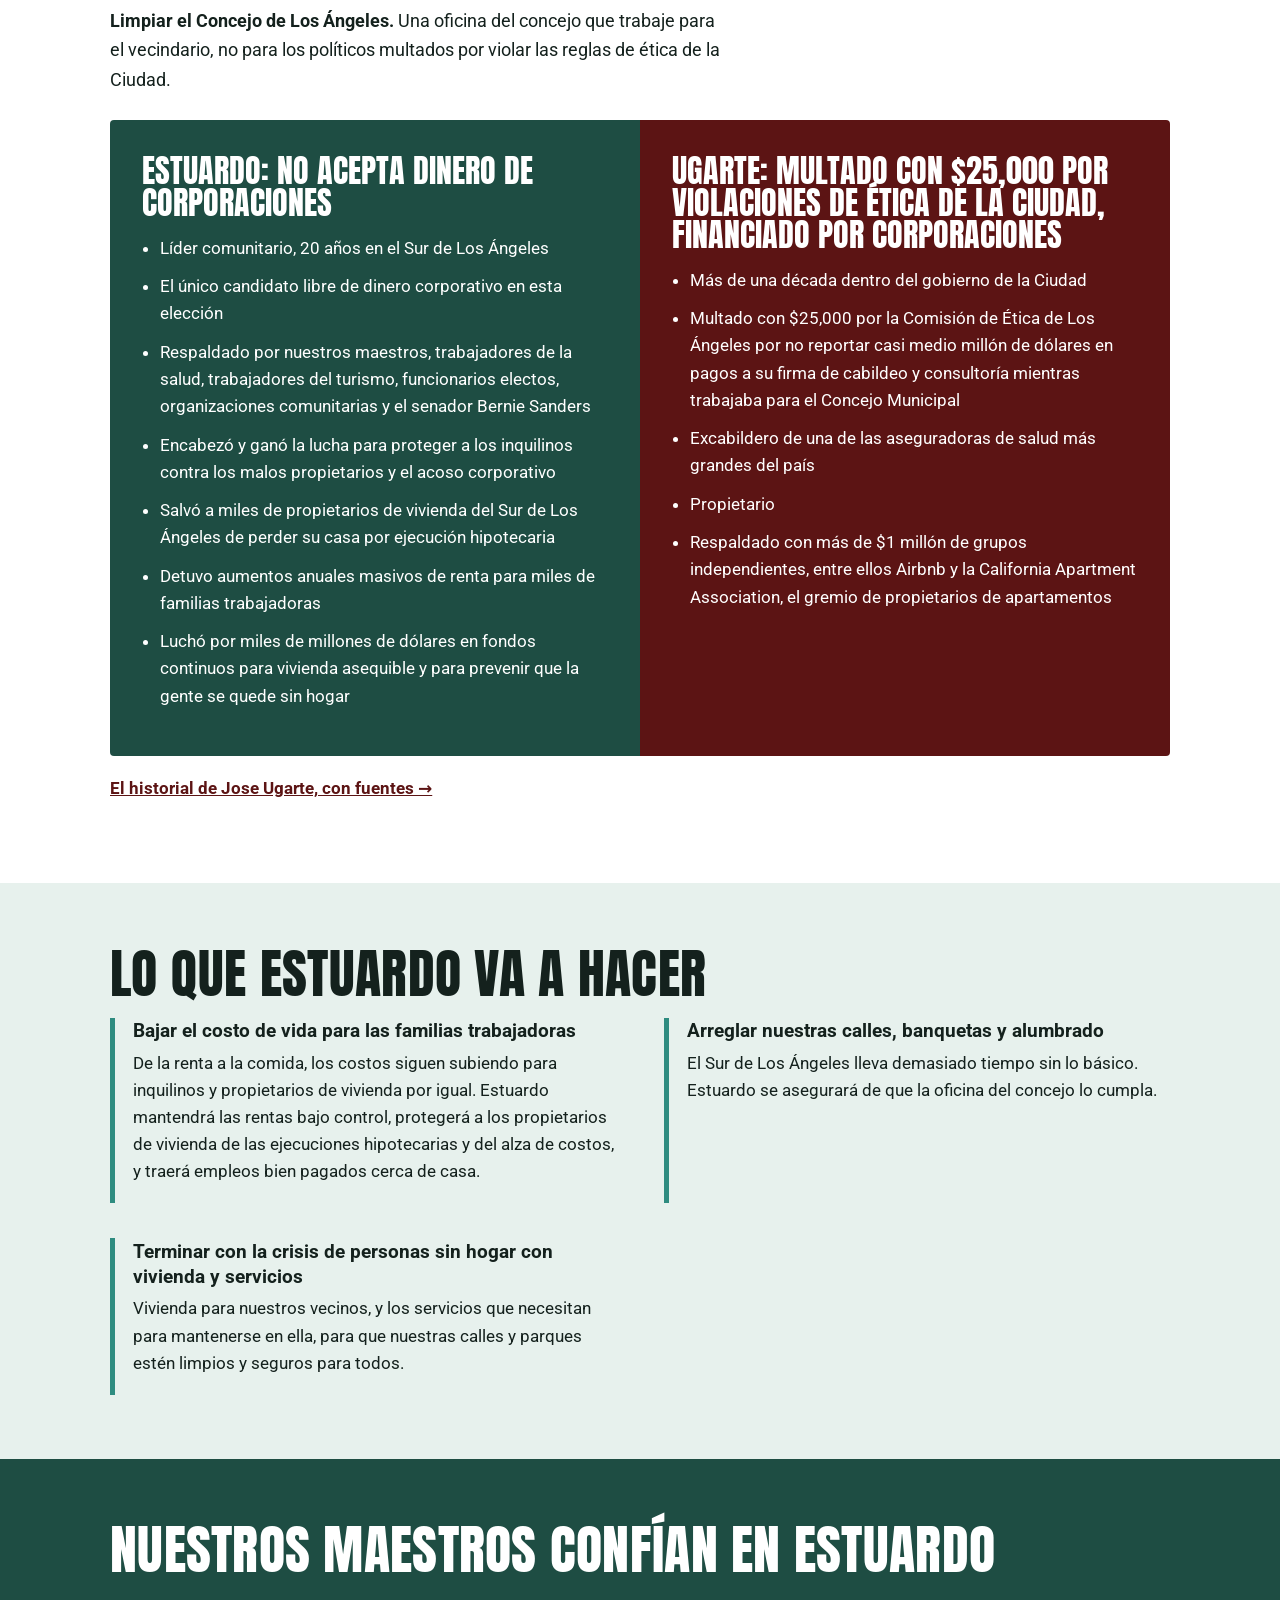
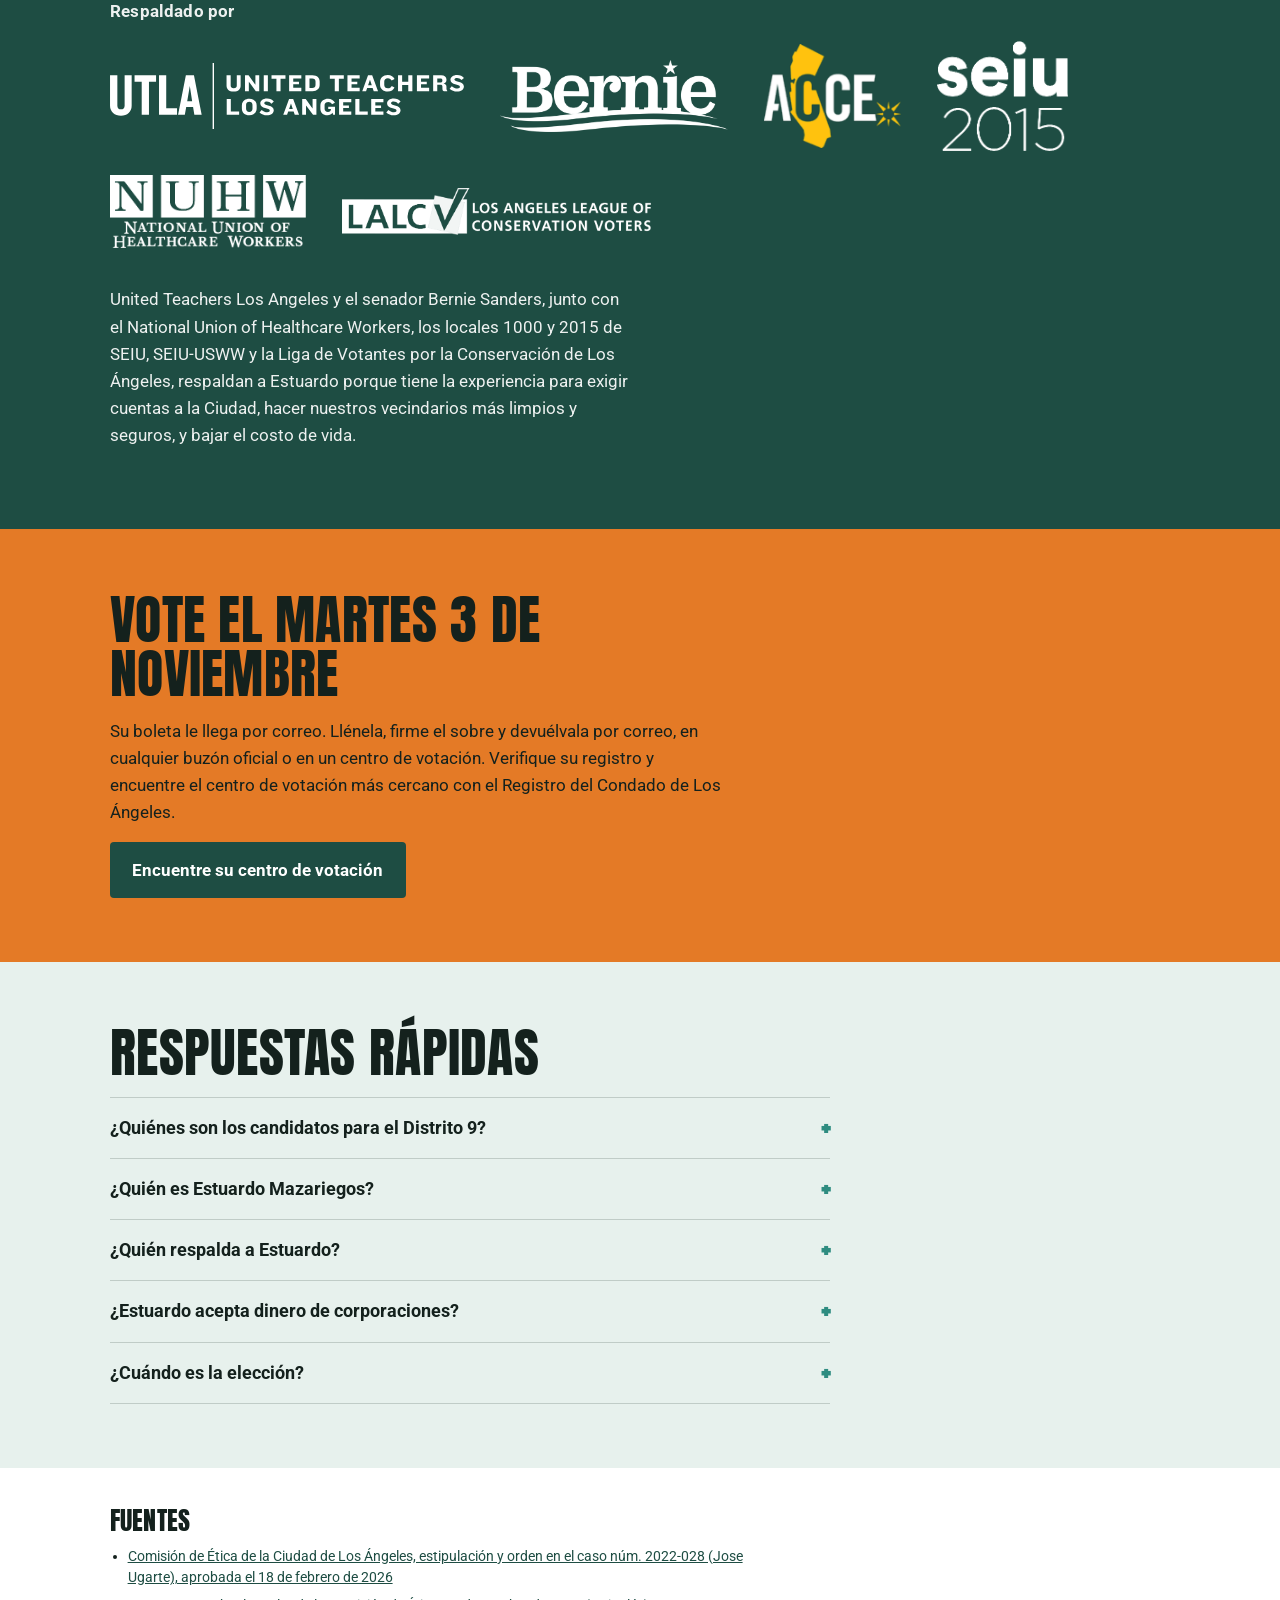
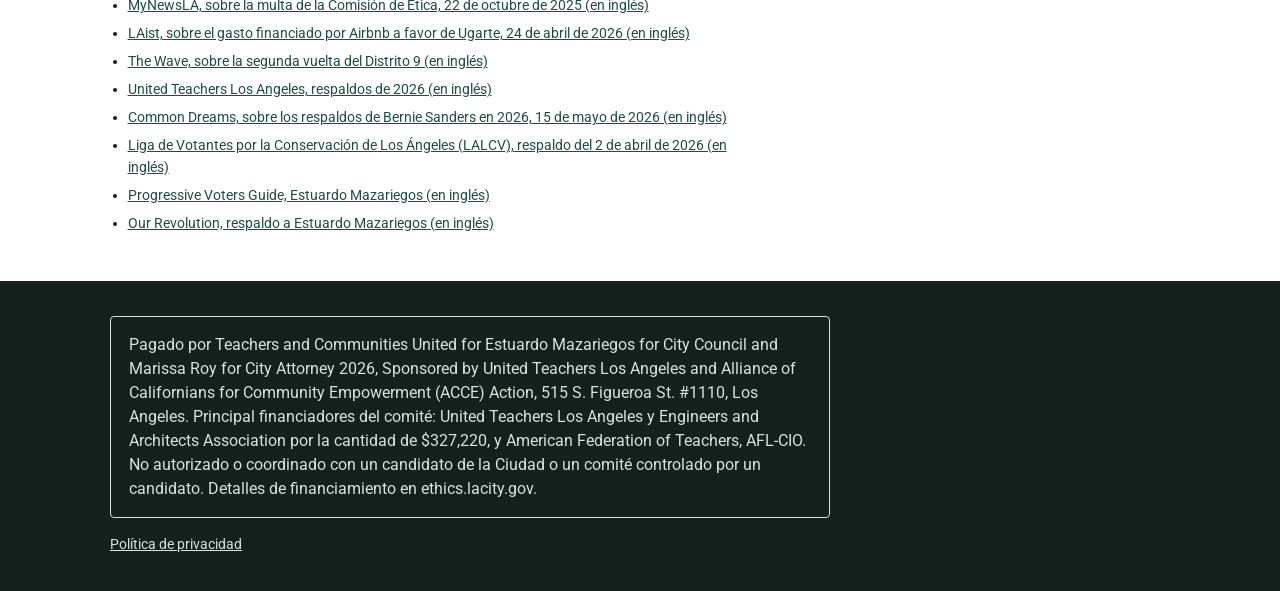
==== commit 09491c75: "Update index.html 327,220 disclaimer update" ====
--- a/es/index.html
+++ b/es/index.html
@@ -322,7 +322,7 @@
 <footer>
   <div class="wrap">
     <div class="disclosure">
-      <p>Pagado por Teachers and Communities United for Estuardo Mazariegos for City Council and Marissa Roy for City Attorney 2026, Sponsored by United Teachers Los Angeles and Alliance of Californians for Community Empowerment (ACCE) Action, 515 S. Figueroa St. #1110, Los Angeles. Principal financiadores del comité: United Teachers Los Angeles y Engineers and Architects Association por la cantidad de $387,220, y American Federation of Teachers, AFL-CIO. No autorizado o coordinado con un candidato de la Ciudad o un comité controlado por un candidato. Detalles de financiamiento en ethics.lacity.gov.</p>
+      <p>Pagado por Teachers and Communities United for Estuardo Mazariegos for City Council and Marissa Roy for City Attorney 2026, Sponsored by United Teachers Los Angeles and Alliance of Californians for Community Empowerment (ACCE) Action, 515 S. Figueroa St. #1110, Los Angeles. Principal financiadores del comité: United Teachers Los Angeles y Engineers and Architects Association por la cantidad de $327,220, y American Federation of Teachers, AFL-CIO. No autorizado o coordinado con un candidato de la Ciudad o un comité controlado por un candidato. Detalles de financiamiento en ethics.lacity.gov.</p>
     </div>
     <p class="legal"><a href="https://www.acceaction.org/privacy" rel="noopener">Política de privacidad</a></p>
   </div>
